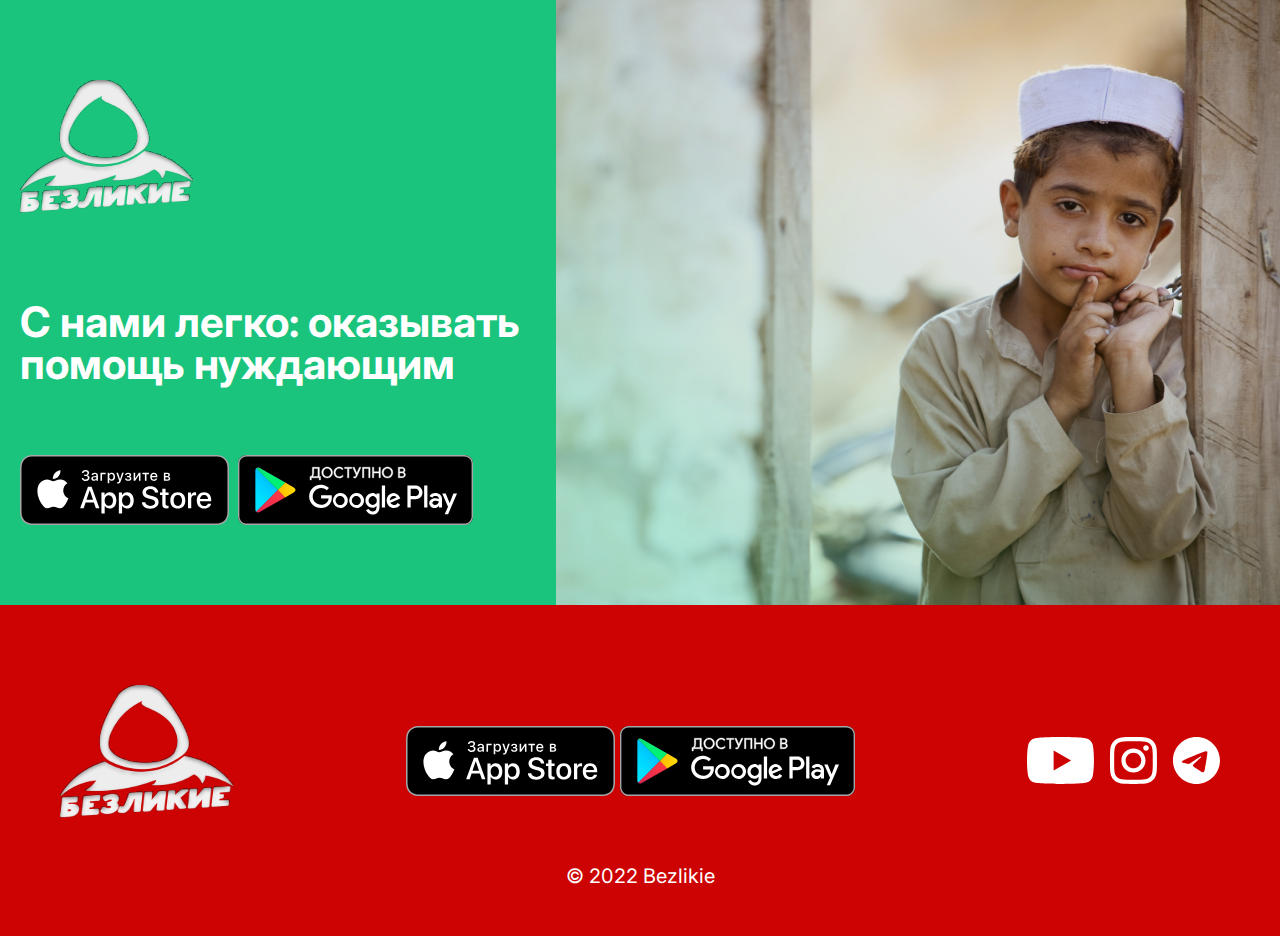
==== index.html @ 175cac54 "first commit" ====
<!DOCTYPE html>
<html lang="ru">
  <head>
    <meta charset="UTF-8" />
    <meta http-equiv="X-UA-Compatible" content="IE=edge" />
    <meta name="viewport" content="width=device-width, initial-scale=1.0" />
    <link rel="stylesheet" href="./source/css/style.css" />
    <title>Безликие</title>
  </head>
  <body>
    <div class="wrapper">
      <div class="content">
        <div class="hi">
            <div class="hi__row">
              <div class="hi__body">
                <div class="hi__logo">
                  <img src="/img/logo.svg" alt="logo">
                </div>
                <div class="hi__text">C нами легко: оказывать помощь нуждающим</div>
                <div class="hi__download">
                  <a href="" class="appstore">
                    <img src="/img/AppStore.svg" alt="appstore">
                  </a>
                  <a href="" class="googleplay">
                    <img src="/img/GooglePlay.svg" alt="goodleplay">
                  </a>
                </div>
                
                </div>
            <div class="hi__image ibg">
              <img class="hi__image" src="./img/1000x800.jpg" alt="Hi">
            </div>
            <div class="hi__image_little ibg">
              <img class="hi__image" src="./img/700x800.jpg" alt="Hi">
            </div>
          </div>
        </div>
        <div class="hi-mobile">
          <div class="hi-mobile__row">
            <div class="hi__image">
              <img class="hi__image" src="./img/700x800.jpg" alt="Hi">
            </div>
            <div class="hi-mobile__body">
              <div class="hi-mobile__logo">
                <img src="/img/logo-mobile.svg" alt="logo-mobile">
              </div>
              <div class="hi__text">C нами легко: оказывать помощь нуждающим</div>
              <div class="hi__download">
                <a href="" class="appstore">
                  <img src="/img/AppStore.svg" alt="appstore">
                </a>
                <a href="" class="googleplay">
                  <img src="/img/GooglePlay.svg" alt="goodleplay">
                </a>
              </div>
        </div>

      </div>
      </div>
      <footer class="footer">
        <div class="container">
          <div class="footer__row">
            <div class="footer__logo">
              <img src="/img/logo.svg" alt="logo_footer">
            </div>
            <div class="footer__download">
              <a href="" class="appstore">
                <img src="/img/AppStore.svg" alt="appstore_footer">
              </a>
              <a href="" class="googleplay">
                <img src="/img/GooglePlay.svg" alt="googleplay_footer">
              </a>
            </div>
            <div class="footer__social">
              <a href="" class="youtube">
                <img src="/img/social/youtube.svg" alt="youtube">
              </a>
              <a href="" class="instagram">
                <img src="/img/social/instagram.svg" alt="instagram">
              </a>
              <a href="" class="telegram">
                <img src="/img/social/telegram.svg" alt="telegram">
              </a>
            </div>
          </div>
          <div class="footer__text">
            © 2022 Bezlikie
          </div>
        </div>

      </footer>
      
      <script src="/js/script.js"></script>
  </body>
</html>
---- source/css/style.css ----
@import url(https://fonts.googleapis.com/css?family=Inter:regular,700&display=swap&subset=cyrillic-ext);
* {
  padding: 0;
  margin: 0;
  border: 0;
}

*,
*:before,
*:after {
  -webkit-box-sizing: border-box;
  box-sizing: border-box;
}

:focus,
:active {
  outline: none;
}

a:focus,
a:active {
  outline: none;
}

nav,
footer,
header,
aside {
  display: block;
}

html,
body {
  height: 100%;
  width: 100%;
  font-family: Inter;
  font-size: 100%;
  line-height: 1;
  font-size: 16px;
  -ms-text-size-adjust: 100%;
  -moz-text-size-adjust: 100%;
  -webkit-text-size-adjust: 100%;
}

input::-ms-clear {
  display: none;
}

button {
  cursor: pointer;
}

button::-moz-focus-inner {
  padding: 0;
  border: 0;
}

a,
a:visited {
  text-decoration: none;
}

a:hover {
  text-decoration: none;
}

ul li {
  list-style: none;
}

img {
  vertical-align: top;
}

h1,
h2,
h3,
h4,
h5,
h6 {
  font-size: inherit;
  font-weight: inherit;
}

.ibg {
  background-position: center;
  background-size: cover;
  background-repeat: no-repeat;
}
.ibg img {
  display: none;
}

.wrapper {
  overflow: hidden;
  display: -webkit-box;
  display: -ms-flexbox;
  display: flex;
  -webkit-box-orient: vertical;
  -webkit-box-direction: normal;
      -ms-flex-direction: column;
          flex-direction: column;
  min-height: 100%;
}

.content {
  -webkit-box-flex: 1;
      -ms-flex: 1 1 auto;
          flex: 1 1 auto;
}

.hi-mobile {
  display: none;
}

.container {
  max-width: 1200px;
  margin: 0px auto;
}

.hi__row {
  display: -webkit-box;
  display: -ms-flexbox;
  display: flex;
}

.hi__body {
  background-color: #1bc47d;
  padding: 80px 10px 0px 20px;
  -webkit-box-flex: 0;
      -ms-flex: 0 1 75%;
          flex: 0 1 75%;
}

.hi__text {
  padding: 70px 0px 70px 0px;
  font-size: 42px;
  color: #fff;
  font-weight: 700;
}

@media (max-width: 1220px) {
  .hi__text {
    padding: 70px 0px 70px 0px;
    font-size: 36px;
  }
}
.hi__download {
  padding: 0px 10px 80px 0px;
}

.appstore {
  padding: 0px 5px 0px 0px;
}

@media (max-width: 1220px) {
  .googleplay {
    display: -webkit-box;
    display: -ms-flexbox;
    display: flex;
    padding: 5px 5px 0px 0px;
  }

  .appstore {
    display: -webkit-box;
    display: -ms-flexbox;
    display: flex;
    padding: 5px 0px 0px 0px;
  }
}
.hi__image {
  -webkit-box-flex: 0;
      -ms-flex: 0 1 100%;
          flex: 0 1 100%;
}

@media (max-width: 1220px) {
  .hi__image {
    display: none;
  }

  .hi__image_little {
    -webkit-box-flex: 0;
        -ms-flex: 0 1 100%;
            flex: 0 1 100%;
  }
}
@media (max-width: 760px) {
  .hi {
    display: none;
  }

  .hi-mobile {
    display: block;
  }

  .hi-mobile__row {
    display: -webkit-box;
    display: -ms-flexbox;
    display: flex;
  }

  .hi__text {
    color: black;
  }

  .hi__image {
    width: 100%;
  }
}
.footer {
  background-color: #cd0202;
  color: #fff;
}

.footer__row {
  display: -webkit-box;
  display: -ms-flexbox;
  display: flex;
  -webkit-box-align: center;
      -ms-flex-align: center;
          align-items: center;
  -webkit-box-pack: justify;
      -ms-flex-pack: justify;
          justify-content: space-between;
  padding: 80px 0px 30px 0px;
}

.footer__logo {
  padding: 0px 15px 0px 20px;
}

.footer__download {
  display: -webkit-box;
  display: -ms-flexbox;
  display: flex;
}

.footer__social {
  display: -webkit-box;
  display: -ms-flexbox;
  display: flex;
}

.youtube {
  padding: 0px 15px 0px 15px;
}

.youtube:hover {
  fill: #1bc47d;
}

.instagram {
  padding: 0px 15px 0px 0px;
}

.telegram {
  padding: 0px 20px 0px 0px;
}

.footer__text {
  display: -webkit-box;
  display: -ms-flexbox;
  display: flex;
  -webkit-box-align: center;
      -ms-flex-align: center;
          align-items: center;
  -webkit-box-pack: center;
      -ms-flex-pack: center;
          justify-content: center;
  font-size: 20px;
  padding: 0px 0px 50px 0px;
}

@media (max-width: 992px) {
  .footer__row {
    display: -webkit-box;
    display: -ms-flexbox;
    display: flex;
    -webkit-box-align: center;
        -ms-flex-align: center;
            align-items: center;
    -webkit-box-orient: vertical;
    -webkit-box-direction: normal;
        -ms-flex-direction: column;
            flex-direction: column;
    padding: 60px 0px 30px 0px;
  }

  .footer__download {
    display: -webkit-box;
    display: -ms-flexbox;
    display: flex;
    padding: 40px 0px 0px 0px;
    -webkit-box-ordinal-group: 2;
        -ms-flex-order: 1;
            order: 1;
  }

  .footer__social {
    display: -webkit-box;
    display: -ms-flexbox;
    display: flex;
    padding: 30px 0px 10px 0px;
    -webkit-box-ordinal-group: 4;
        -ms-flex-order: 3;
            order: 3;
  }

  .footer__logo {
    display: -webkit-box;
    display: -ms-flexbox;
    display: flex;
    padding: 60px 0px 0px 0px;
    -webkit-box-ordinal-group: 3;
        -ms-flex-order: 2;
            order: 2;
  }
}
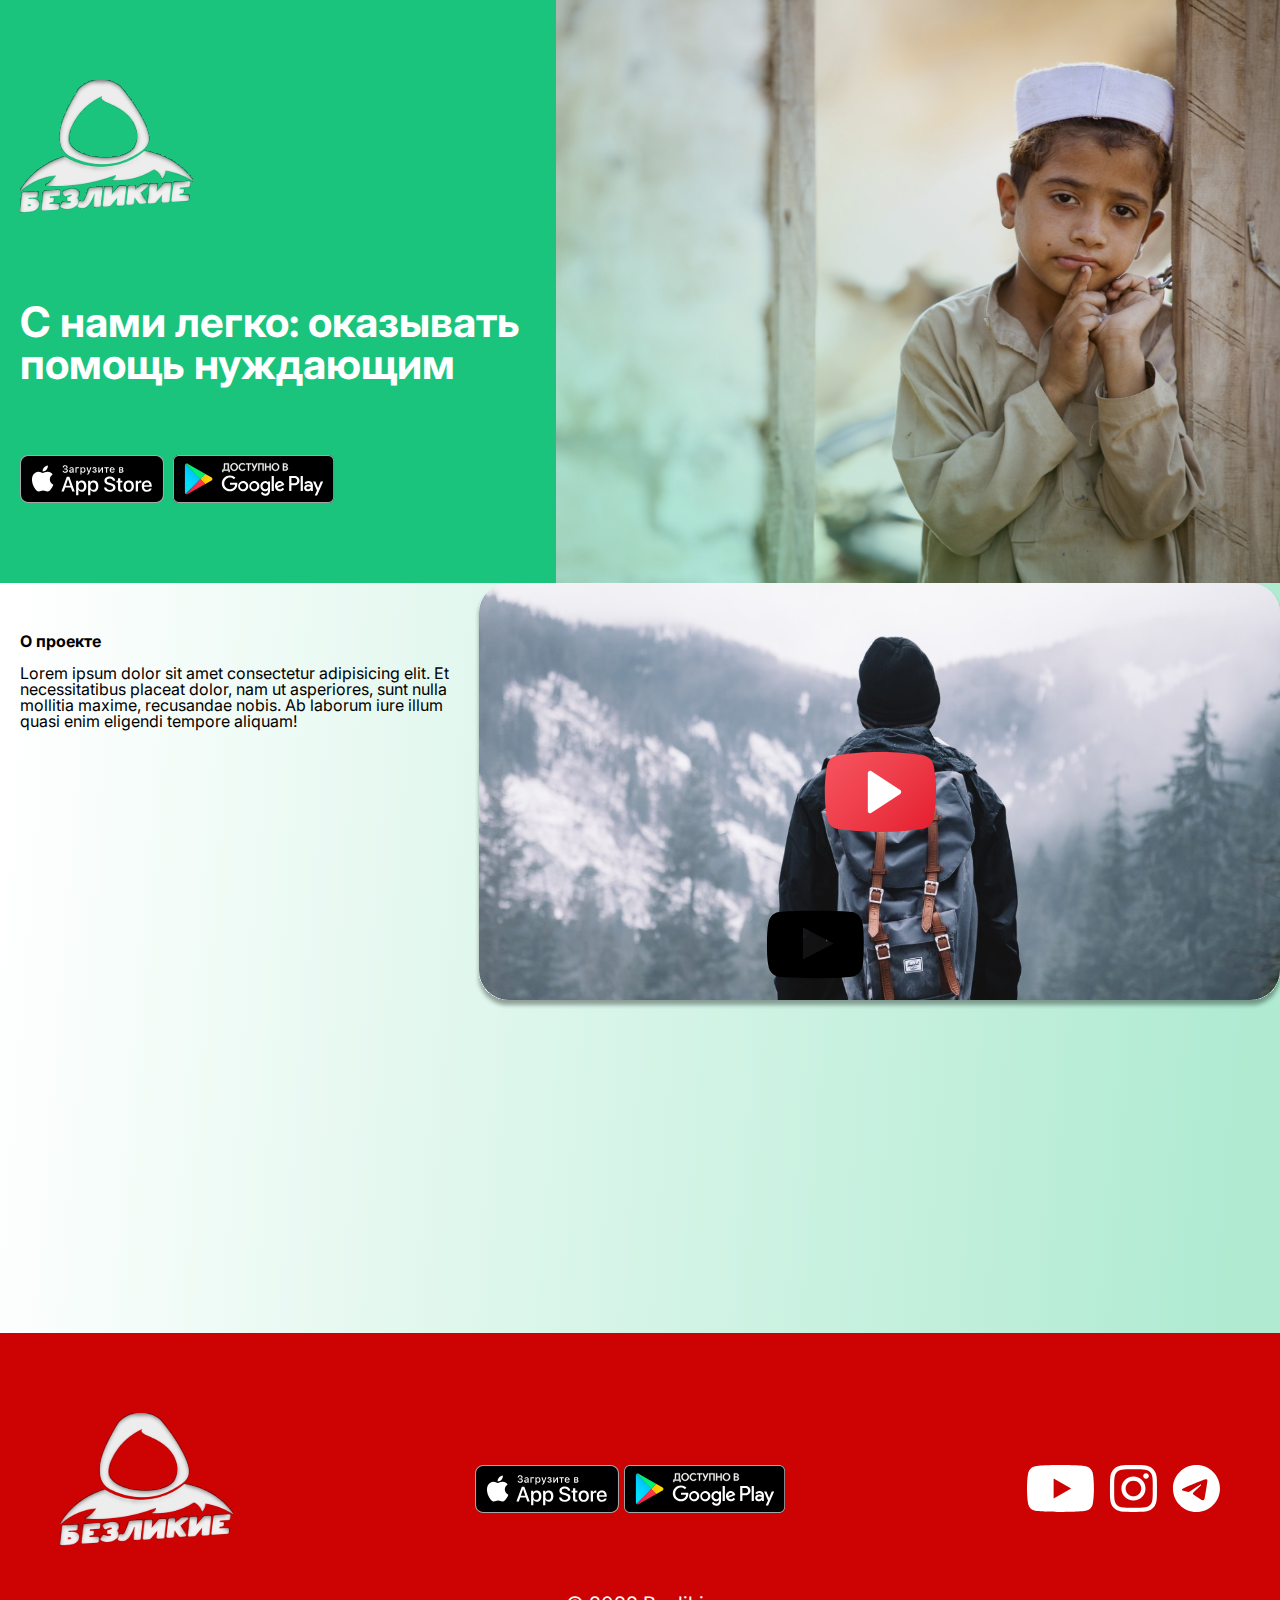
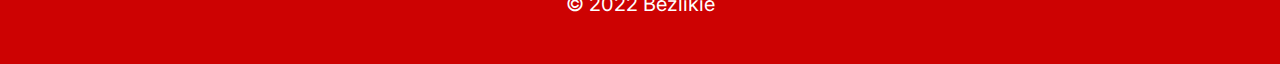
==== commit f747663f: "start 2 block" ====
--- a/index.html
+++ b/index.html
@@ -9,12 +9,14 @@
   </head>
   <body>
     <div class="wrapper">
-      <div class="content">
         <div class="hi">
             <div class="hi__row">
               <div class="hi__body">
                 <div class="hi__logo">
                   <img src="/img/logo.svg" alt="logo">
+                </div>
+                <div class="hi__logo-mobile">
+                  <img src="/img/logo-mobile.svg" alt="">
                 </div>
                 <div class="hi__text">C нами легко: оказывать помощь нуждающим</div>
                 <div class="hi__download">
@@ -35,28 +37,20 @@
             </div>
           </div>
         </div>
-        <div class="hi-mobile">
-          <div class="hi-mobile__row">
-            <div class="hi__image">
-              <img class="hi__image" src="./img/700x800.jpg" alt="Hi">
+        <div class="about">
+          <div class="about__row">
+            <div class="about__body">
+              <h1 class="title">О проекте</h1>
+              <p>
+                Lorem ipsum dolor sit amet consectetur adipisicing elit. Et necessitatibus placeat dolor, nam ut asperiores, sunt nulla mollitia maxime, recusandae nobis. Ab laborum iure illum quasi enim eligendi tempore aliquam!
+              </p>
             </div>
-            <div class="hi-mobile__body">
-              <div class="hi-mobile__logo">
-                <img src="/img/logo-mobile.svg" alt="logo-mobile">
-              </div>
-              <div class="hi__text">C нами легко: оказывать помощь нуждающим</div>
-              <div class="hi__download">
-                <a href="" class="appstore">
-                  <img src="/img/AppStore.svg" alt="appstore">
-                </a>
-                <a href="" class="googleplay">
-                  <img src="/img/GooglePlay.svg" alt="goodleplay">
-                </a>
-              </div>
-        </div>
-
-      </div>
-      </div>
+            <div class="about__video">
+              <a href="" class="start-video">
+                <img src="/img/ImageVideo.svg" alt="preview">              </a>
+            </div>
+          </div>
+        </div>     
       <footer class="footer">
         <div class="container">
           <div class="footer__row">
--- a/source/css/style.css
+++ b/source/css/style.css
@@ -82,6 +82,11 @@
   font-weight: inherit;
 }
 
+h1 {
+  height: 42px;
+  font-weight: 700;
+}
+
 .ibg {
   background-position: center;
   background-size: cover;
@@ -107,6 +112,10 @@
   -webkit-box-flex: 1;
       -ms-flex: 1 1 auto;
           flex: 1 1 auto;
+}
+
+.title {
+  padding: 10px 0px 0px 0px;
 }
 
 .hi-mobile {
@@ -132,6 +141,10 @@
           flex: 0 1 75%;
 }
 
+.hi__logo-mobile {
+  display: none;
+}
+
 .hi__text {
   padding: 70px 0px 70px 0px;
   font-size: 42px;
@@ -139,21 +152,26 @@
   font-weight: 700;
 }
 
+.hi__download {
+  padding: 0px 10px 80px 0px;
+}
+
+.appstore {
+  padding: 0px 5px 0px 0px;
+}
+
+.hi__image {
+  -webkit-box-flex: 0;
+      -ms-flex: 0 1 100%;
+          flex: 0 1 100%;
+}
+
 @media (max-width: 1220px) {
   .hi__text {
     padding: 70px 0px 70px 0px;
     font-size: 36px;
   }
-}
-.hi__download {
-  padding: 0px 10px 80px 0px;
-}
-
-.appstore {
-  padding: 0px 5px 0px 0px;
-}
-
-@media (max-width: 1220px) {
+
   .googleplay {
     display: -webkit-box;
     display: -ms-flexbox;
@@ -168,46 +186,97 @@
     padding: 5px 0px 0px 0px;
   }
 }
-.hi__image {
-  -webkit-box-flex: 0;
-      -ms-flex: 0 1 100%;
-          flex: 0 1 100%;
-}
-
-@media (max-width: 1220px) {
-  .hi__image {
-    display: none;
-  }
-
-  .hi__image_little {
+@media (max-width: 992px) {
+  .hi__body {
+    background-image: url(/img/1000x800.jpg);
+    background-repeat: no-repeat;
     -webkit-box-flex: 0;
         -ms-flex: 0 1 100%;
             flex: 0 1 100%;
   }
-}
-@media (max-width: 760px) {
+
+  .hi__text {
+    width: 50%;
+    color: #000;
+  }
+
+  .hi__download {
+    display: -webkit-box;
+    display: -ms-flexbox;
+    display: flex;
+    padding: 0px 10px 80px 0px;
+  }
+
+  .hi__image {
+    display: none;
+  }
+
+  .googleplay {
+    display: -webkit-box;
+    display: -ms-flexbox;
+    display: flex;
+    padding: 5px 5px 0px 0px;
+  }
+
+  .appstore {
+    display: -webkit-box;
+    display: -ms-flexbox;
+    display: flex;
+    padding: 5px 5px 0px 0px;
+  }
+}
+@media (max-width: 767px) {
   .hi {
+    width: 100%;
+  }
+
+  .hi__body {
+    background-image: url(/img/700x800.jpg);
+    background-repeat: no-repeat;
+    background-size: cover;
+  }
+
+  .hi__text {
+    font-size: 32px;
+    color: #000;
+  }
+
+  .hi__logo {
     display: none;
   }
 
-  .hi-mobile {
+  .hi__logo-mobile {
     display: block;
   }
-
-  .hi-mobile__row {
-    display: -webkit-box;
-    display: -ms-flexbox;
-    display: flex;
-  }
-
-  .hi__text {
-    color: black;
-  }
-
-  .hi__image {
-    width: 100%;
-  }
-}
+}
+.about {
+  background: linear-gradient(274.47deg, rgba(27, 196, 125, 0.35) 4.29%, rgba(242, 242, 243, 0) 99.1%);
+  width: 100%;
+  height: 750px;
+}
+
+.about__row {
+  display: -webkit-box;
+  display: -ms-flexbox;
+  display: flex;
+}
+
+.about__body {
+  padding: 40px 10px 0px 20px;
+  -webkit-box-flex: 0;
+      -ms-flex: 0 1 75%;
+          flex: 0 1 75%;
+}
+
+.about__video {
+  -webkit-box-align: center;
+      -ms-flex-align: center;
+          align-items: center;
+  -webkit-box-pack: center;
+      -ms-flex-pack: center;
+          justify-content: center;
+}
+
 .footer {
   background-color: #cd0202;
   color: #fff;
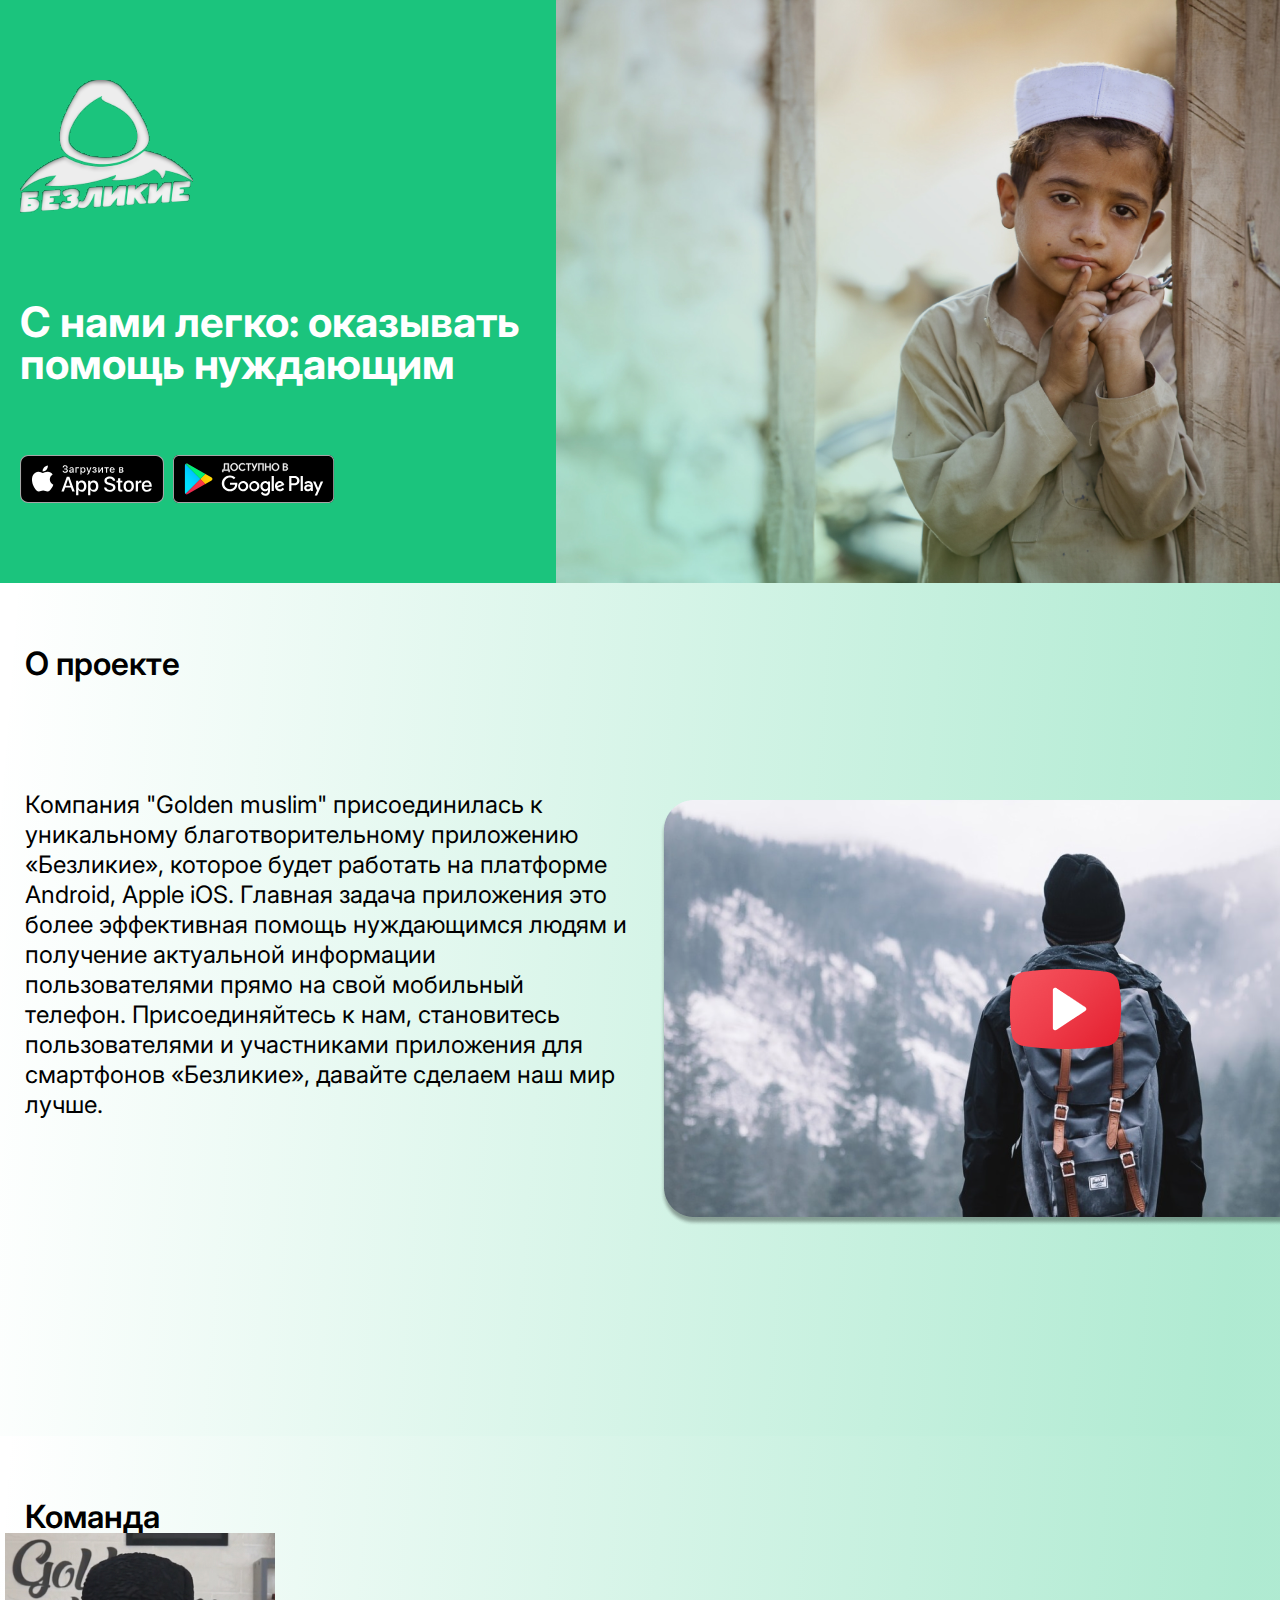
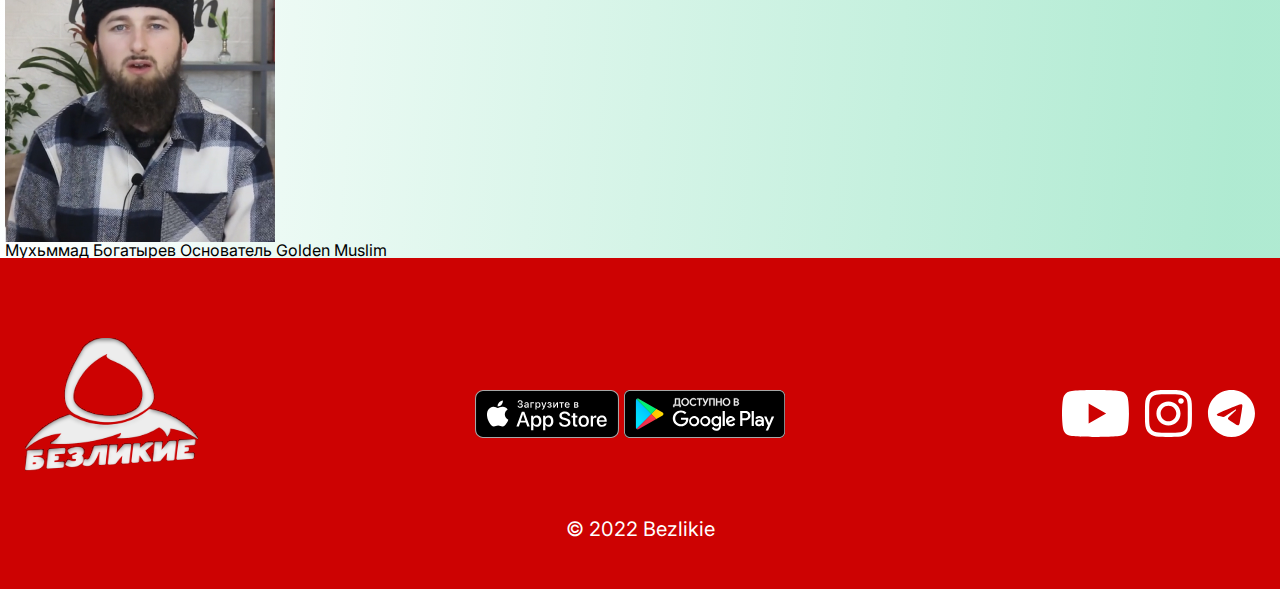
==== commit ba4f784a: "start block development Team" ====
--- a/index.html
+++ b/index.html
@@ -9,7 +9,7 @@
   </head>
   <body>
     <div class="wrapper">
-        <div class="hi">
+      <div class="hi">
             <div class="hi__row">
               <div class="hi__body">
                 <div class="hi__logo">
@@ -27,8 +27,7 @@
                     <img src="/img/GooglePlay.svg" alt="goodleplay">
                   </a>
                 </div>
-                
-                </div>
+              </div>
             <div class="hi__image ibg">
               <img class="hi__image" src="./img/1000x800.jpg" alt="Hi">
             </div>
@@ -36,23 +35,42 @@
               <img class="hi__image" src="./img/700x800.jpg" alt="Hi">
             </div>
           </div>
+      </div> 
+      <div class="about">
+        <div class="about__container">
+          <div class="title">О проекте</div>
+          <div class="about__body">
+          <div class="about__text">
+            Компания "Golden muslim"  присоединилась к уникальному благотворительному приложению «Безликие», которое будет работать на платформе Android, Apple iOS.
+            Главная задача приложения это более эффективная помощь нуждающимся людям и получение актуальной информации пользователями прямо на свой мобильный телефон. 
+            Присоединяйтесь к нам, становитесь пользователями и участниками приложения для смартфонов «Безликие», давайте сделаем наш мир лучше.          </div>
+          <div class="about__video">
+            <a href="" class="preview">
+              <img src="/img/content/Preview.png" alt="Preview">
+              <img src="@img" alt="">
+            </a>
+          </div>
+          </div>
         </div>
-        <div class="about">
-          <div class="about__row">
-            <div class="about__body">
-              <h1 class="title">О проекте</h1>
-              <p>
-                Lorem ipsum dolor sit amet consectetur adipisicing elit. Et necessitatibus placeat dolor, nam ut asperiores, sunt nulla mollitia maxime, recusandae nobis. Ab laborum iure illum quasi enim eligendi tempore aliquam!
-              </p>
-            </div>
-            <div class="about__video">
-              <a href="" class="start-video">
-                <img src="/img/ImageVideo.svg" alt="preview">              </a>
+      </div>
+      <div class="team">
+        <div class="team__container">
+          <div class="title">Команда</div>
+          <div class="team__body">
+            <div class="team__item">
+              <div class="team__image">
+                <img src="/img/content/Muhammad.jpg" alt="Muhammad Bogatyrev">
+              </div>
+              <div class="team__text">
+                <span class="name">Мухьммад Богатырев</span>
+                <span class="position">Основатель Golden Muslim</span>
+              </div>
             </div>
           </div>
-        </div>     
+        </div>
+      </div>
       <footer class="footer">
-        <div class="container">
+        <div class="footer__container">
           <div class="footer__row">
             <div class="footer__logo">
               <img src="/img/logo.svg" alt="logo_footer">
--- a/source/css/style.css
+++ b/source/css/style.css
@@ -96,6 +96,12 @@
   display: none;
 }
 
+[class*=__container] {
+  max-width: 1390px;
+  margin: 0px auto;
+  padding: 0px 5px;
+}
+
 .wrapper {
   overflow: hidden;
   display: -webkit-box;
@@ -115,16 +121,13 @@
 }
 
 .title {
-  padding: 10px 0px 0px 0px;
+  font-size: 32px;
+  font-weight: 600;
+  padding: 65px 0px 0px 20px;
 }
 
 .hi-mobile {
   display: none;
-}
-
-.container {
-  max-width: 1200px;
-  margin: 0px auto;
 }
 
 .hi__row {
@@ -251,30 +254,98 @@
 }
 .about {
   background: linear-gradient(274.47deg, rgba(27, 196, 125, 0.35) 4.29%, rgba(242, 242, 243, 0) 99.1%);
-  width: 100%;
-  height: 750px;
-}
-
-.about__row {
-  display: -webkit-box;
-  display: -ms-flexbox;
-  display: flex;
 }
 
 .about__body {
-  padding: 40px 10px 0px 20px;
+  display: -webkit-box;
+  display: -ms-flexbox;
+  display: flex;
   -webkit-box-flex: 0;
-      -ms-flex: 0 1 75%;
-          flex: 0 1 75%;
+      -ms-flex: 0 1 65%;
+          flex: 0 1 65%;
+}
+
+.about__text {
+  padding: 110px 10px 0px 20px;
+  font-size: 24px;
+  -webkit-box-flex: 1;
+      -ms-flex: 1 0 50%;
+          flex: 1 0 50%;
+  line-height: 30px;
 }
 
 .about__video {
-  -webkit-box-align: center;
-      -ms-flex-align: center;
-          align-items: center;
-  -webkit-box-pack: center;
-      -ms-flex-pack: center;
-          justify-content: center;
+  -webkit-box-flex: 1;
+      -ms-flex: 1 0 35%;
+          flex: 1 0 35%;
+  padding: 120px 0px 210px 20px;
+}
+
+.preview {
+  display: -webkit-box;
+  display: -ms-flexbox;
+  display: flex;
+}
+
+@media (max-width: 992px) {
+  .about__body {
+    -webkit-box-orient: vertical;
+    -webkit-box-direction: normal;
+        -ms-flex-direction: column;
+            flex-direction: column;
+    -webkit-box-align: center;
+        -ms-flex-align: center;
+            align-items: center;
+  }
+
+  .about__text {
+    text-align: center;
+    padding: 110px 20px 0px 20px;
+  }
+
+  .about__video {
+    padding: 120px 0px 170px 0px;
+  }
+
+  .preview {
+    width: 747px;
+    height: 394px;
+  }
+}
+@media (max-width: 767px) {
+  .about__body {
+    -webkit-box-orient: vertical;
+    -webkit-box-direction: normal;
+        -ms-flex-direction: column;
+            flex-direction: column;
+    -webkit-box-align: center;
+        -ms-flex-align: center;
+            align-items: center;
+  }
+
+  .about__text {
+    text-align: justify;
+    padding: 0px 20px 50px 20px;
+    font-size: 17px;
+    -webkit-box-ordinal-group: 3;
+        -ms-flex-order: 2;
+            order: 2;
+  }
+
+  .about__video {
+    padding: 50px 0px 50px 0px;
+    -webkit-box-ordinal-group: 2;
+        -ms-flex-order: 1;
+            order: 1;
+  }
+
+  .preview {
+    width: 340px;
+    height: 184px;
+  }
+}
+.team {
+  background: linear-gradient(274.47deg, rgba(27, 196, 125, 0.35) 4.29%, rgba(236, 241, 240, 0.0109375) 99.09%, rgba(242, 242, 243, 0) 99.1%);
 }
 
 .footer {
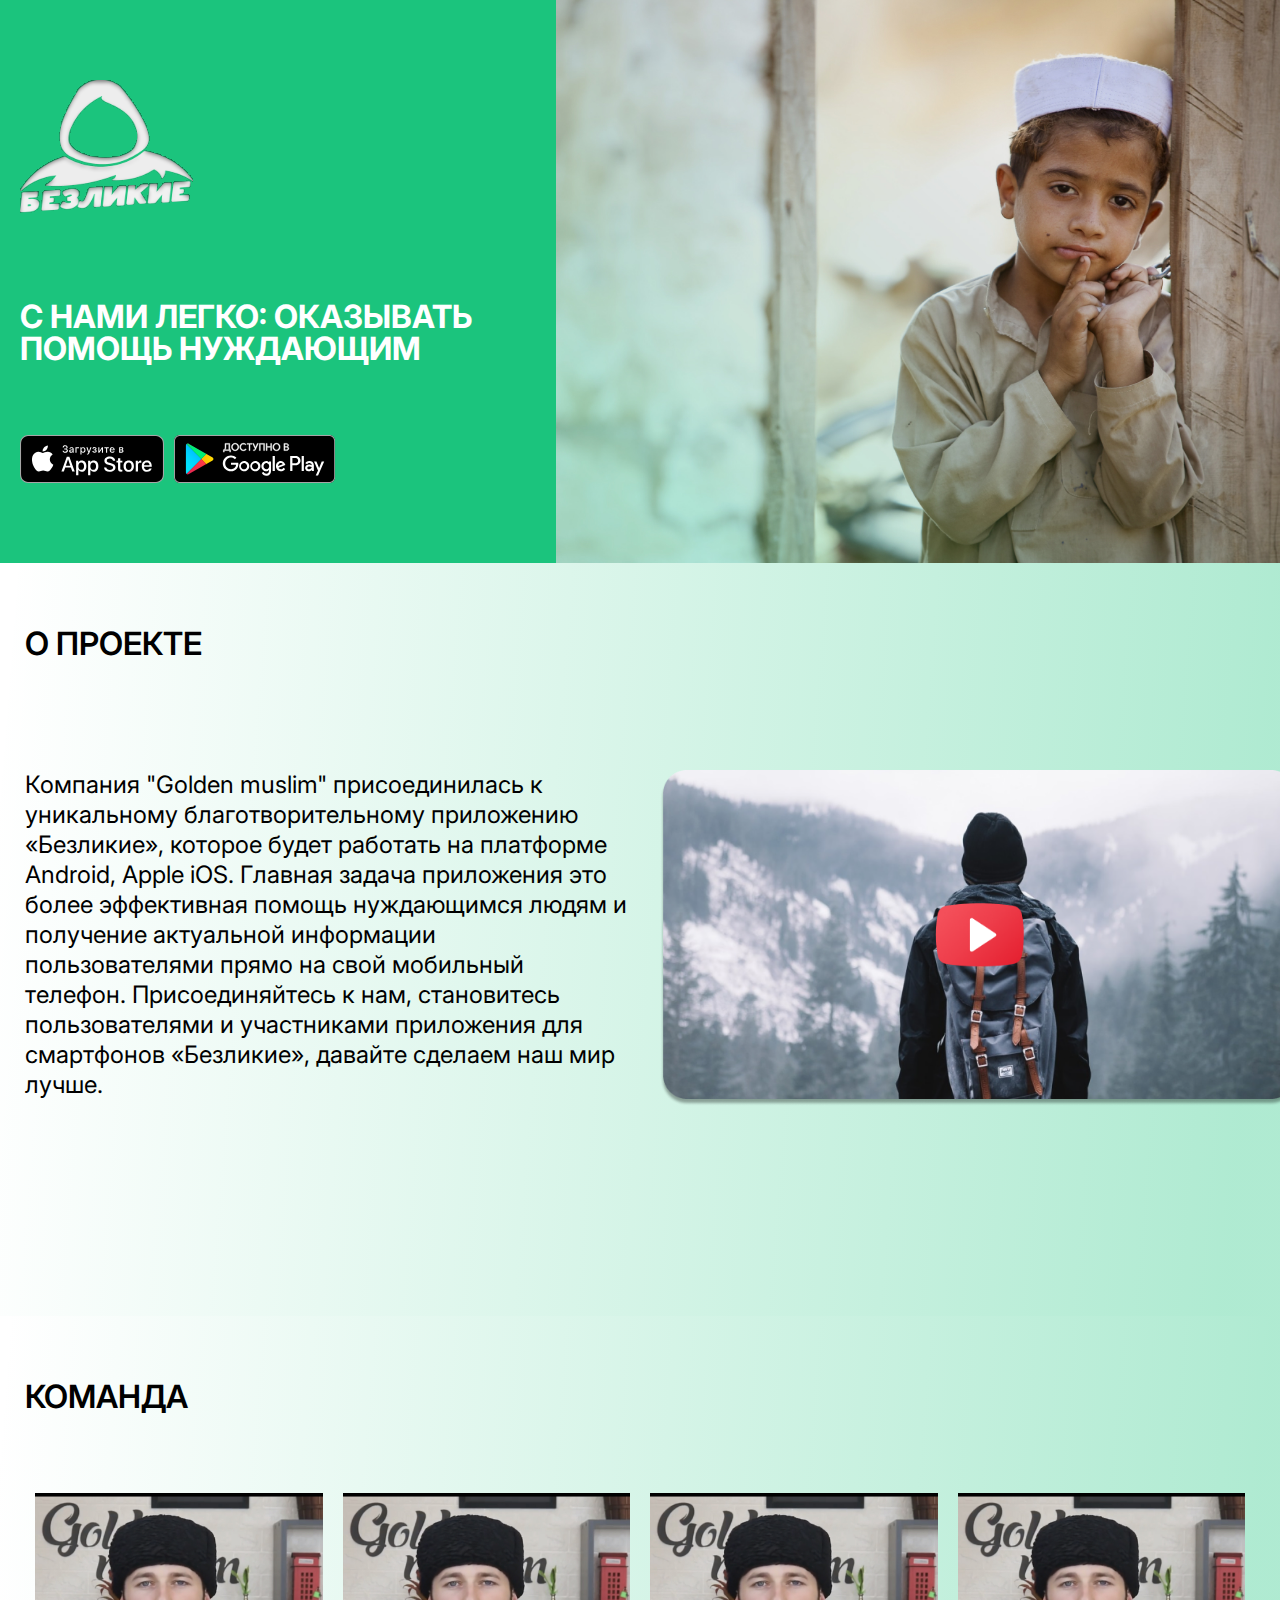
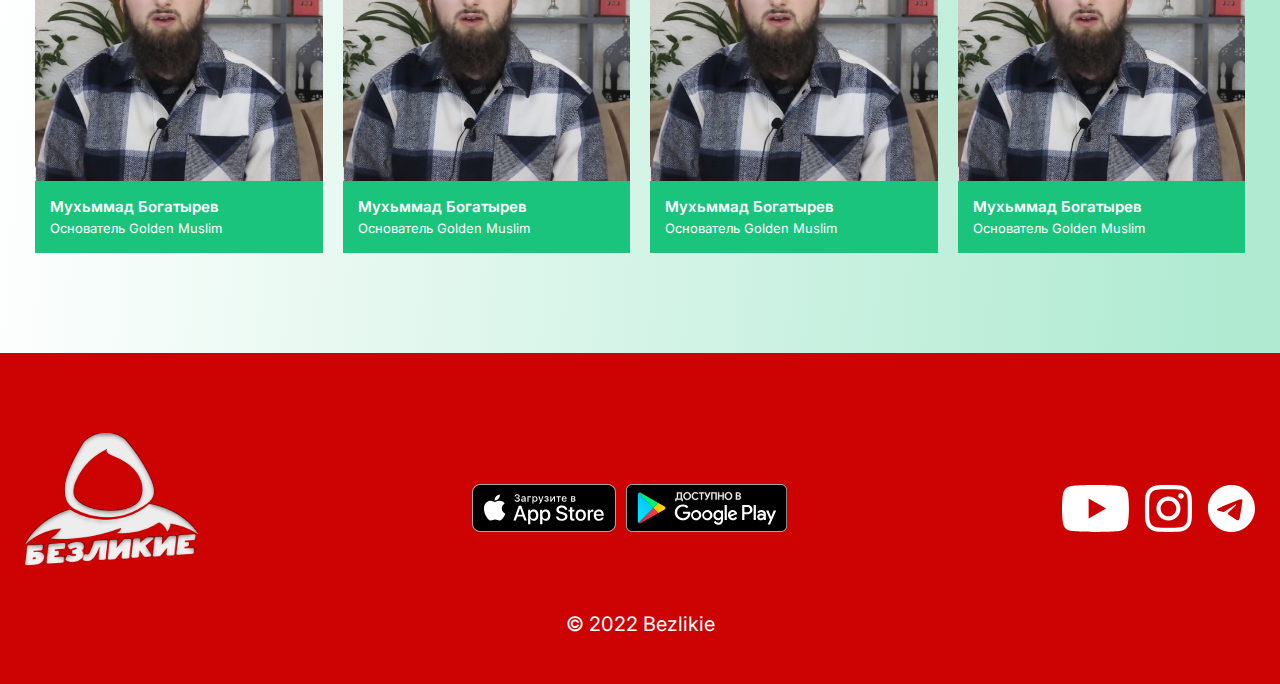
==== commit 5f52f070: "Done team block" ====
--- a/index.html
+++ b/index.html
@@ -10,46 +10,50 @@
   <body>
     <div class="wrapper">
       <div class="hi">
-            <div class="hi__row">
-              <div class="hi__body">
-                <div class="hi__logo">
-                  <img src="/img/logo.svg" alt="logo">
-                </div>
-                <div class="hi__logo-mobile">
-                  <img src="/img/logo-mobile.svg" alt="">
-                </div>
-                <div class="hi__text">C нами легко: оказывать помощь нуждающим</div>
-                <div class="hi__download">
-                  <a href="" class="appstore">
-                    <img src="/img/AppStore.svg" alt="appstore">
-                  </a>
-                  <a href="" class="googleplay">
-                    <img src="/img/GooglePlay.svg" alt="goodleplay">
-                  </a>
-                </div>
-              </div>
-            <div class="hi__image ibg">
-              <img class="hi__image" src="./img/1000x800.jpg" alt="Hi">
+        <div class="hi__row">
+          <div class="hi__body">
+            <div class="hi__logo">
+              <img src="/img/logo.svg" alt="logo" />
             </div>
-            <div class="hi__image_little ibg">
-              <img class="hi__image" src="./img/700x800.jpg" alt="Hi">
+            <div class="hi__logo-mobile">
+              <img src="/img/logo-mobile.svg" alt="logo-mobile" />
+            </div>
+            <div class="hi__text">C нами легко: оказывать помощь нуждающим</div>
+            <div class="hi__download">
+              <a href="" class="appstore">
+                <img src="/img/AppStore.svg" alt="appstore" />
+              </a>
+              <a href="" class="googleplay">
+                <img src="/img/GooglePlay.svg" alt="goodleplay" />
+              </a>
             </div>
           </div>
-      </div> 
+          <div class="hi__image ibg">
+            <img class="hi__image" src="./img/1000x800.jpg" alt="Hi" />
+          </div>
+          <div class="hi__image_little ibg">
+          </div>
+        </div>
+      </div>
       <div class="about">
         <div class="about__container">
           <div class="title">О проекте</div>
           <div class="about__body">
-          <div class="about__text">
-            Компания "Golden muslim"  присоединилась к уникальному благотворительному приложению «Безликие», которое будет работать на платформе Android, Apple iOS.
-            Главная задача приложения это более эффективная помощь нуждающимся людям и получение актуальной информации пользователями прямо на свой мобильный телефон. 
-            Присоединяйтесь к нам, становитесь пользователями и участниками приложения для смартфонов «Безликие», давайте сделаем наш мир лучше.          </div>
-          <div class="about__video">
-            <a href="" class="preview">
-              <img src="/img/content/Preview.png" alt="Preview">
-              <img src="@img" alt="">
-            </a>
-          </div>
+            <div class="about__text">
+              Компания "Golden muslim" присоединилась к уникальному
+              благотворительному приложению «Безликие», которое будет работать
+              на платформе Android, Apple iOS. Главная задача приложения это
+              более эффективная помощь нуждающимся людям и получение актуальной
+              информации пользователями прямо на свой мобильный телефон.
+              Присоединяйтесь к нам, становитесь пользователями и участниками
+              приложения для смартфонов «Безликие», давайте сделаем наш мир
+              лучше.
+            </div>
+            <div class="about__video">
+              <a href="" class="preview">
+                <img src="/img/content/Preview.png" alt="Preview" />
+              </a>
+            </div>
           </div>
         </div>
       </div>
@@ -59,49 +63,78 @@
           <div class="team__body">
             <div class="team__item">
               <div class="team__image">
-                <img src="/img/content/Muhammad.jpg" alt="Muhammad Bogatyrev">
+                <img src="/img/members/Muhammad.jpg" alt="Muhammad Bogatyrev" />
               </div>
               <div class="team__text">
                 <span class="name">Мухьммад Богатырев</span>
+              </br>
+                <span class="position">Основатель Golden Muslim</span>
+              </div>
+            </div>
+            <div class="team__item">
+              <div class="team__image">
+                <img src="/img/members/Muhammad.jpg" alt="Muhammad Bogatyrev" />
+              </div>
+              <div class="team__text">
+                <span class="name">Мухьммад Богатырев</span>
+              </br>
+                <span class="position">Основатель Golden Muslim</span>
+              </div>
+            </div>
+            <div class="team__item">
+              <div class="team__image">
+                <img src="/img/members/Muhammad.jpg" alt="Muhammad Bogatyrev" />
+              </div>
+              <div class="team__text">
+                <span class="name">Мухьммад Богатырев</span>
+              </br>
+                <span class="position">Основатель Golden Muslim</span>
+              </div>
+            </div>
+            <div class="team__item">
+              <div class="team__image">
+                <img src="/img/members/Muhammad.jpg" alt="Muhammad Bogatyrev" />
+              </div>
+              <div class="team__text">
+                <span class="name">Мухьммад Богатырев</span>
+              </br>
                 <span class="position">Основатель Golden Muslim</span>
               </div>
             </div>
           </div>
         </div>
       </div>
-      <footer class="footer">
-        <div class="footer__container">
-          <div class="footer__row">
-            <div class="footer__logo">
-              <img src="/img/logo.svg" alt="logo_footer">
-            </div>
-            <div class="footer__download">
-              <a href="" class="appstore">
-                <img src="/img/AppStore.svg" alt="appstore_footer">
-              </a>
-              <a href="" class="googleplay">
-                <img src="/img/GooglePlay.svg" alt="googleplay_footer">
-              </a>
-            </div>
-            <div class="footer__social">
-              <a href="" class="youtube">
-                <img src="/img/social/youtube.svg" alt="youtube">
-              </a>
-              <a href="" class="instagram">
-                <img src="/img/social/instagram.svg" alt="instagram">
-              </a>
-              <a href="" class="telegram">
-                <img src="/img/social/telegram.svg" alt="telegram">
-              </a>
-            </div>
+    </div>
+    <footer class="footer">
+      <div class="footer__container">
+        <div class="footer__row">
+          <div class="footer__logo">
+            <img src="/img/logo.svg" alt="logo_footer" />
           </div>
-          <div class="footer__text">
-            © 2022 Bezlikie
+          <div class="footer__download">
+            <a href="" class="appstore">
+              <img src="/img/AppStore.svg" alt="appstore_footer" />
+            </a>
+            <a href="" class="googleplay">
+              <img src="/img/GooglePlay.svg" alt="googleplay_footer" />
+            </a>
+          </div>
+          <div class="footer__social">
+            <a href="" class="youtube">
+              <img src="/img/social/youtube.svg" alt="youtube" />
+            </a>
+            <a href="" class="instagram">
+              <img src="/img/social/instagram.svg" alt="instagram" />
+            </a>
+            <a href="" class="telegram">
+              <img src="/img/social/telegram.svg" alt="telegram" />
+            </a>
           </div>
         </div>
+        <div class="footer__text">© 2022 Bezlikie</div>
+      </div>
+    </footer>
 
-      </footer>
-      
-      <script src="/js/script.js"></script>
+    <script src="/js/script.js"></script>
   </body>
 </html>
--- a/source/css/style.css
+++ b/source/css/style.css
@@ -70,6 +70,7 @@
 
 img {
   vertical-align: top;
+  max-width: 100%;
 }
 
 h1,
@@ -124,8 +125,17 @@
   font-size: 32px;
   font-weight: 600;
   padding: 65px 0px 0px 20px;
-}
-
+  text-transform: uppercase;
+}
+
+@media (max-width: 767px) {
+  .title {
+    font-size: 28px;
+    font-weight: 600;
+    padding: 65px 0px 0px 5px;
+    text-transform: uppercase;
+  }
+}
 .hi-mobile {
   display: none;
 }
@@ -137,11 +147,11 @@
 }
 
 .hi__body {
-  background-color: #1bc47d;
   padding: 80px 10px 0px 20px;
   -webkit-box-flex: 0;
       -ms-flex: 0 1 75%;
           flex: 0 1 75%;
+  background-color: #1bc47d;
 }
 
 .hi__logo-mobile {
@@ -150,17 +160,24 @@
 
 .hi__text {
   padding: 70px 0px 70px 0px;
-  font-size: 42px;
+  font-size: 32px;
   color: #fff;
   font-weight: 700;
+  text-transform: uppercase;
 }
 
 .hi__download {
   padding: 0px 10px 80px 0px;
+  display: -webkit-box;
+  display: -ms-flexbox;
+  display: flex;
+  -webkit-box-pack: start;
+      -ms-flex-pack: start;
+          justify-content: flex-start;
 }
 
 .appstore {
-  padding: 0px 5px 0px 0px;
+  padding: 0px 10px 0px 0px;
 }
 
 .hi__image {
@@ -173,20 +190,6 @@
   .hi__text {
     padding: 70px 0px 70px 0px;
     font-size: 36px;
-  }
-
-  .googleplay {
-    display: -webkit-box;
-    display: -ms-flexbox;
-    display: flex;
-    padding: 5px 5px 0px 0px;
-  }
-
-  .appstore {
-    display: -webkit-box;
-    display: -ms-flexbox;
-    display: flex;
-    padding: 5px 0px 0px 0px;
   }
 }
 @media (max-width: 992px) {
@@ -275,10 +278,8 @@
 }
 
 .about__video {
-  -webkit-box-flex: 1;
-      -ms-flex: 1 0 35%;
-          flex: 1 0 35%;
-  padding: 120px 0px 210px 20px;
+  padding: 110px 0px 210px 20px;
+  margin: 0px -20px 0px 0px;
 }
 
 .preview {
@@ -325,7 +326,7 @@
 
   .about__text {
     text-align: justify;
-    padding: 0px 20px 50px 20px;
+    padding: 0px 5px 50px 5px;
     font-size: 17px;
     -webkit-box-ordinal-group: 3;
         -ms-flex-order: 2;
@@ -333,7 +334,7 @@
   }
 
   .about__video {
-    padding: 50px 0px 50px 0px;
+    padding: 50px 22px 50px 0px;
     -webkit-box-ordinal-group: 2;
         -ms-flex-order: 1;
             order: 1;
@@ -348,6 +349,77 @@
   background: linear-gradient(274.47deg, rgba(27, 196, 125, 0.35) 4.29%, rgba(236, 241, 240, 0.0109375) 99.09%, rgba(242, 242, 243, 0) 99.1%);
 }
 
+.team__body {
+  display: -webkit-box;
+  display: -ms-flexbox;
+  display: flex;
+  -ms-flex-wrap: wrap;
+      flex-wrap: wrap;
+  padding: 80px 0px 80px 20px;
+  -webkit-box-pack: center;
+      -ms-flex-pack: center;
+          justify-content: center;
+}
+
+.team__item {
+  background-color: #1bc47d;
+  -webkit-box-flex: 0;
+      -ms-flex: 0 1 23%;
+          flex: 0 1 23%;
+  -webkit-box-orient: vertical;
+  -webkit-box-direction: normal;
+      -ms-flex-direction: column;
+          flex-direction: column;
+  margin: 0px 20px 20px 0px;
+}
+
+.team__image {
+  width: 100%;
+}
+
+.team__text {
+  padding: 15px 0px 15px 15px;
+  line-height: 20px;
+}
+
+.name {
+  font-weight: 600;
+  font-size: 15px;
+  color: #fff;
+}
+
+.position {
+  font-weight: 400;
+  font-size: 13px;
+  color: #fff;
+}
+
+@media (max-width: 992px) {
+  .team__item {
+    -webkit-box-flex: 0;
+        -ms-flex: 0 1 32%;
+            flex: 0 1 32%;
+  }
+
+  .team__text {
+    padding: 15px 15px 15px 15px;
+  }
+}
+@media (max-width: 767px) {
+  .team__item {
+    -webkit-box-flex: 1;
+        -ms-flex: 1 1 40%;
+            flex: 1 1 40%;
+  }
+
+  .name {
+    font-size: 13px;
+  }
+
+  .position {
+    font-size: 11px;
+  }
+}
 .footer {
   background-color: #cd0202;
   color: #fff;
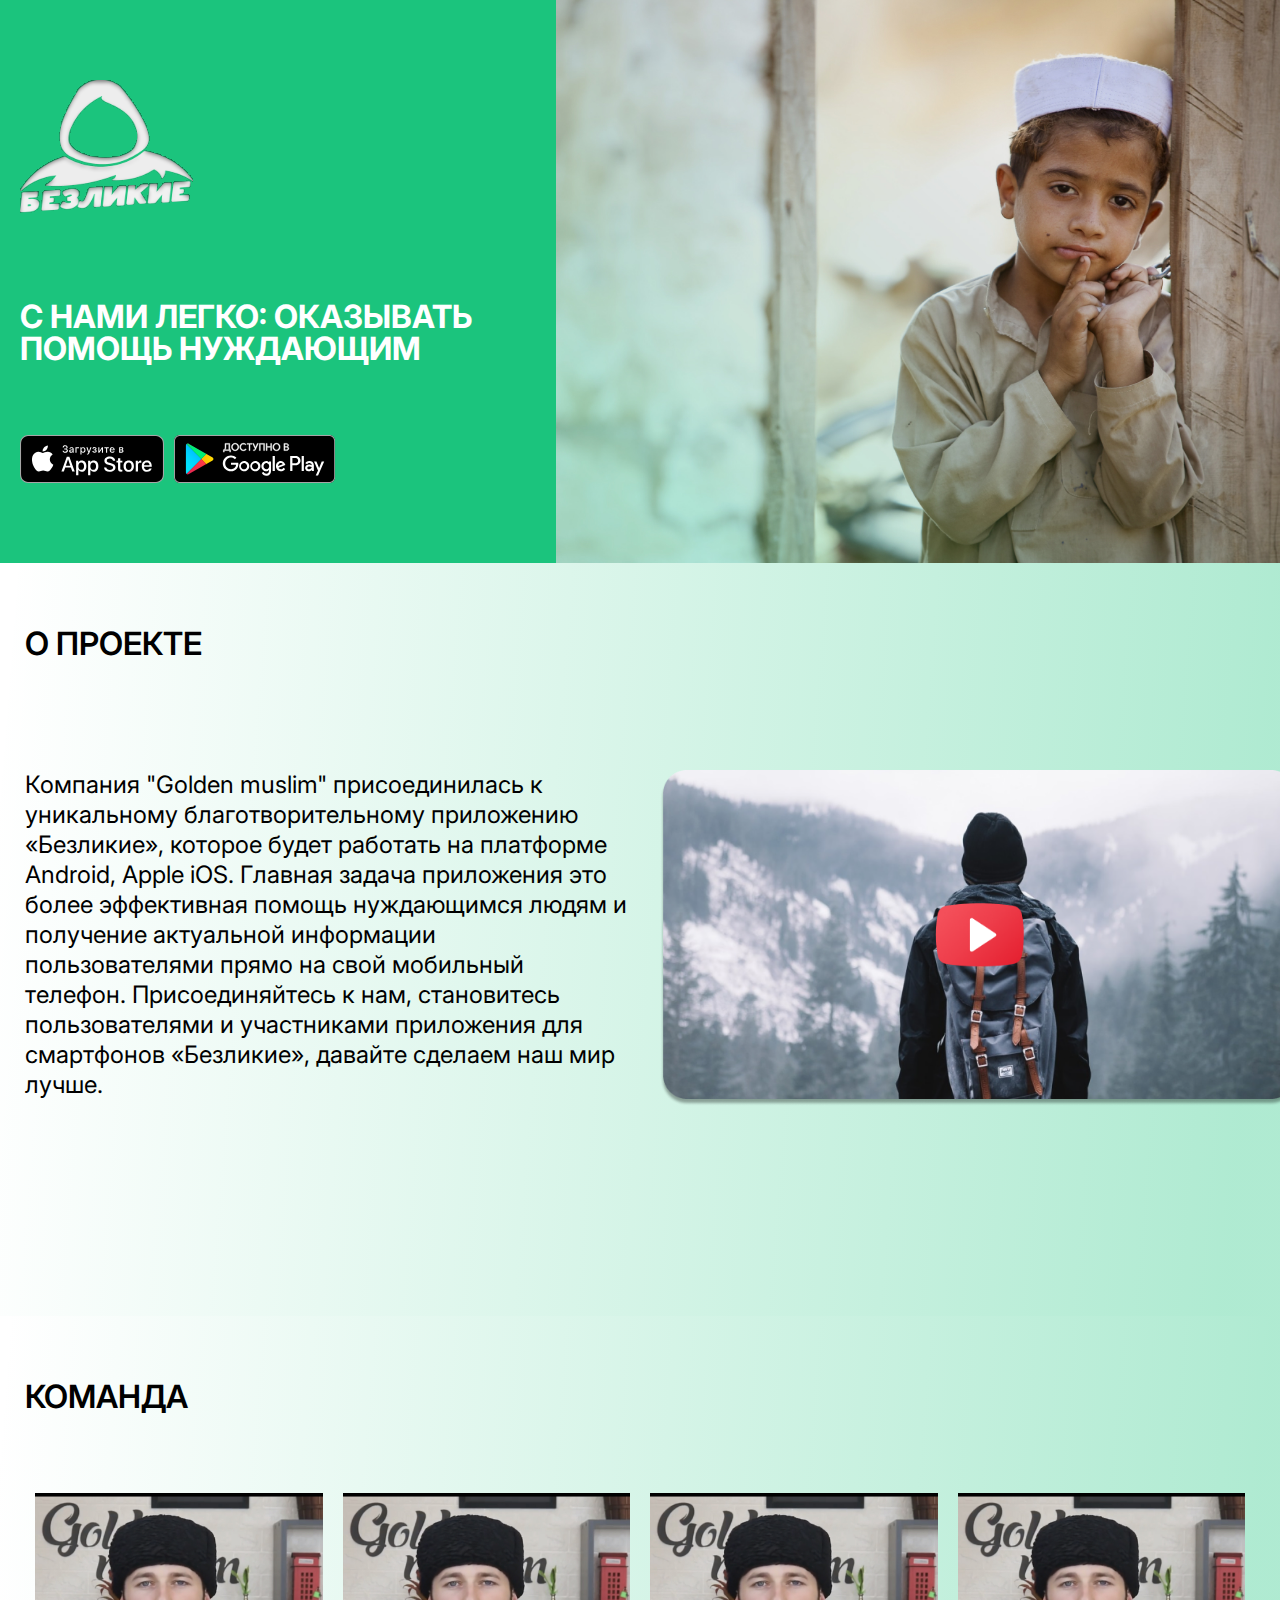
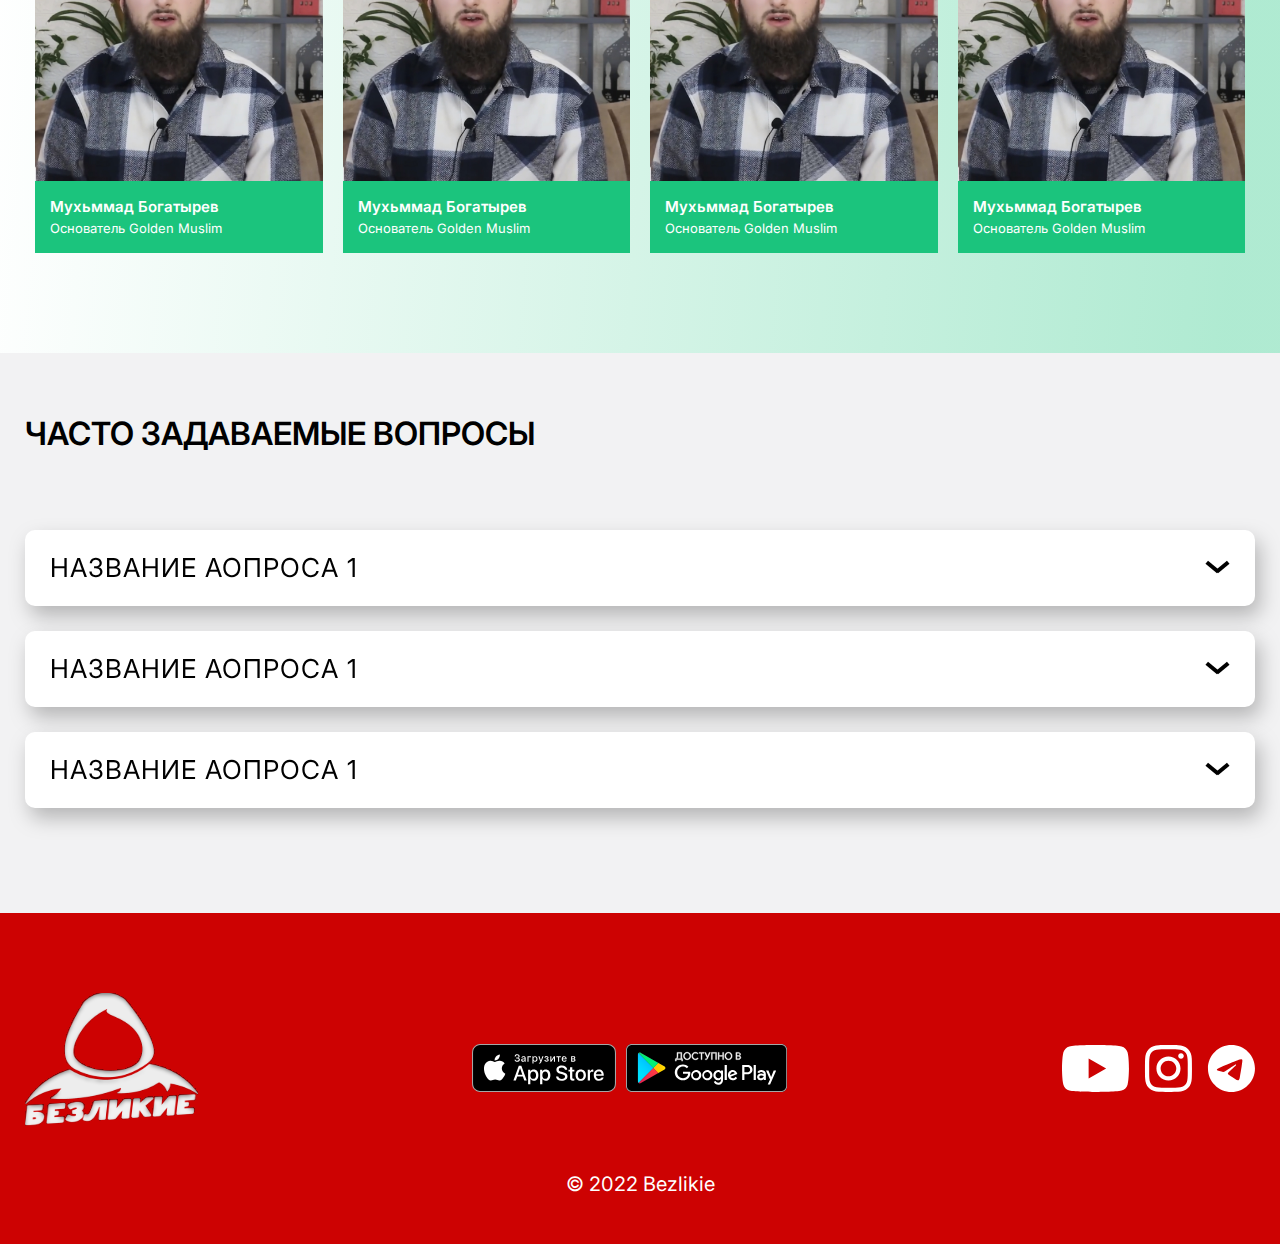
==== commit 362c72e2: "The FAQ block is ready, connecting visit card for block Team" ====
--- a/index.html
+++ b/index.html
@@ -104,6 +104,25 @@
           </div>
         </div>
       </div>
+      <div class="faq one">
+        <div class="faq__container">
+          <div class="title">Часто задаваемые вопросы</div>
+          <div class="faq__body">
+            <div class="faq__item">
+              <div class="faq__title">Название аопроса 1</div>
+              <div class="faq__text">Lorem ipsum dolor, sit amet consectetur adipisicing elit. Velit soluta cumque sequi sed tempora harum, quos quia magnam maiores laborum enim exercitationem optio accusamus iste vero architecto impedit fugit debitis?</div>
+            </div>
+            <div class="faq__item">
+              <div class="faq__title">Название аопроса 1</div>
+              <div class="faq__text">Lorem ipsum dolor, sit amet consectetur adipisicing elit. Velit soluta cumque sequi sed tempora harum, quos quia magnam maiores laborum enim exercitationem optio accusamus iste vero architecto impedit fugit debitis?</div>
+            </div>
+            <div class="faq__item">
+              <div class="faq__title">Название аопроса 1</div>
+              <div class="faq__text">Lorem ipsum dolor, sit amet consectetur adipisicing elit. Velit soluta cumque sequi sed tempora harum, quos quia magnam maiores laborum enim exercitationem optio accusamus iste vero architecto impedit fugit debitis?</div>
+            </div>
+          </div>
+        </div>
+      </div>
     </div>
     <footer class="footer">
       <div class="footer__container">
@@ -134,7 +153,7 @@
         <div class="footer__text">© 2022 Bezlikie</div>
       </div>
     </footer>
-
+    <script src="https://code.jquery.com/jquery-3.6.0.js" integrity="sha256-H+K7U5CnXl1h5ywQfKtSj8PCmoN9aaq30gDh27Xc0jk=" crossorigin="anonymous"></script>
     <script src="/js/script.js"></script>
   </body>
 </html>
--- a/source/css/style.css
+++ b/source/css/style.css
@@ -394,11 +394,11 @@
   color: #fff;
 }
 
-@media (max-width: 992px) {
+@media (max-width: 1027px) {
   .team__item {
     -webkit-box-flex: 0;
-        -ms-flex: 0 1 32%;
-            flex: 0 1 32%;
+        -ms-flex: 0 1 33.333%;
+            flex: 0 1 33.333%;
   }
 
   .team__text {
@@ -408,8 +408,8 @@
 @media (max-width: 767px) {
   .team__item {
     -webkit-box-flex: 1;
-        -ms-flex: 1 1 40%;
-            flex: 1 1 40%;
+        -ms-flex: 1 1 33.333%;
+            flex: 1 1 33.333%;
   }
 
   .name {
@@ -420,6 +420,81 @@
     font-size: 11px;
   }
 }
+.faq {
+  background-color: #f2f2f3;
+}
+
+.faq__body {
+  padding: 80px 20px 80px 20px;
+}
+
+.faq__item {
+  margin: 0px 0px 25px 0px;
+  background: #ffffff;
+  border-radius: 10px;
+  -webkit-filter: drop-shadow(5px 10px 10px rgba(0, 0, 0, 0.25));
+          filter: drop-shadow(5px 10px 10px rgba(0, 0, 0, 0.25));
+}
+
+.faq__title {
+  font-size: 26px;
+  text-transform: uppercase;
+  letter-spacing: 1px;
+  padding: 25px 25px 25px 25px;
+  cursor: pointer;
+}
+
+.faq__title::before,
+.faq__title::after {
+  content: "";
+  width: 15px;
+  height: 4px;
+  background-color: #000;
+  position: absolute;
+  margin: 0px 25px 0px 0px;
+  top: 35px;
+  right: 0;
+  -webkit-transition: all 0.5s ease 0s;
+  transition: all 0.5s ease 0s;
+}
+
+.faq__title.active {
+  color: #cd0202;
+}
+
+.faq__title.active::before,
+.faq__title.active::after {
+  background-color: #cd0202;
+}
+
+.faq__title::before {
+  -webkit-transform: rotate(-40deg);
+          transform: rotate(-40deg);
+  right: 0;
+}
+
+.faq__title::after {
+  -webkit-transform: rotate(40deg);
+          transform: rotate(40deg);
+  right: 10px;
+}
+
+.faq__title.active::before {
+  -webkit-transform: rotate(40deg);
+          transform: rotate(40deg);
+}
+
+.faq__title.active::after {
+  -webkit-transform: rotate(-40deg);
+          transform: rotate(-40deg);
+}
+
+.faq__text {
+  font-size: 24px;
+  padding: 0px 25px 25px 25px;
+  display: none;
+}
+
 .footer {
   background-color: #cd0202;
   color: #fff;
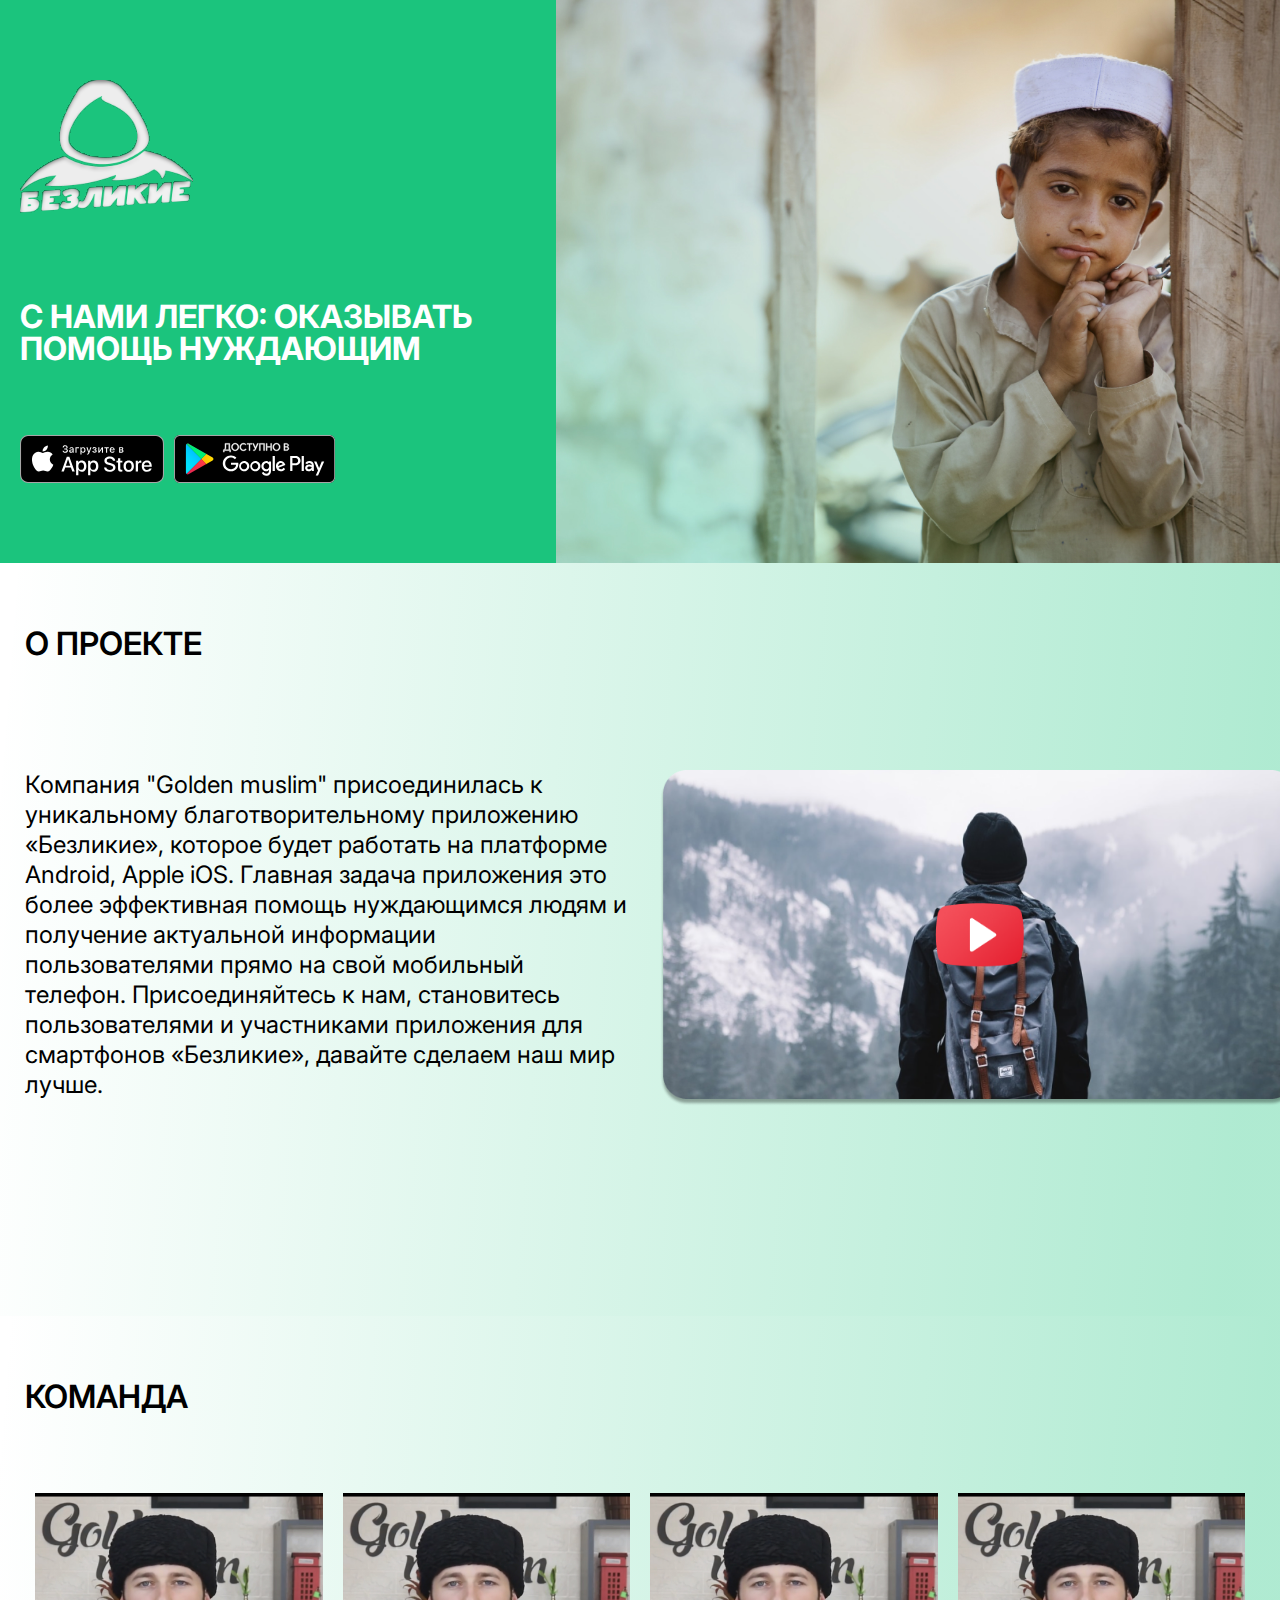
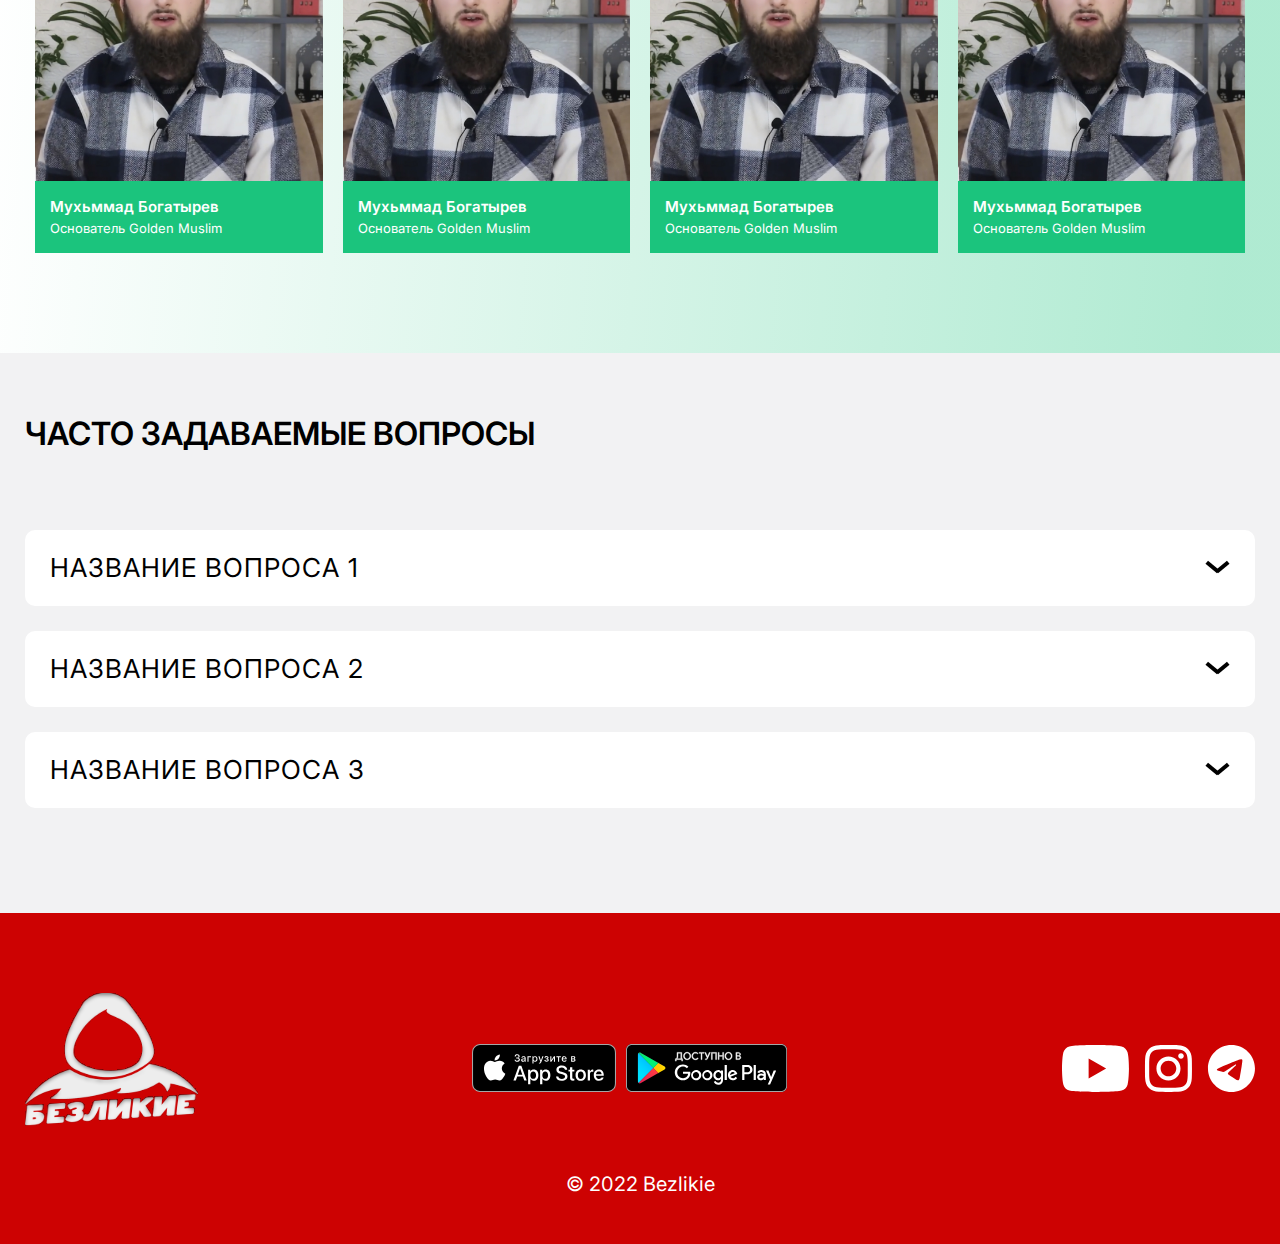
==== commit 31932d4d: "adjusting file paths" ====
--- a/index.html
+++ b/index.html
@@ -13,18 +13,18 @@
         <div class="hi__row">
           <div class="hi__body">
             <div class="hi__logo">
-              <img src="/img/logo.svg" alt="logo" />
+              <img src="./img/logo.svg" alt="logo" />
             </div>
             <div class="hi__logo-mobile">
-              <img src="/img/logo-mobile.svg" alt="logo-mobile" />
+              <img src="./img/logo-mobile.svg" alt="logo-mobile" />
             </div>
             <div class="hi__text">C нами легко: оказывать помощь нуждающим</div>
             <div class="hi__download">
               <a href="" class="appstore">
-                <img src="/img/AppStore.svg" alt="appstore" />
+                <img src="./img/AppStore.svg" alt="appstore" />
               </a>
               <a href="" class="googleplay">
-                <img src="/img/GooglePlay.svg" alt="goodleplay" />
+                <img src="./img/GooglePlay.svg" alt="goodleplay" />
               </a>
             </div>
           </div>
@@ -51,7 +51,7 @@
             </div>
             <div class="about__video">
               <a href="" class="preview">
-                <img src="/img/content/Preview.png" alt="Preview" />
+                <img src="./img/content/Preview.png" alt="Preview" />
               </a>
             </div>
           </div>
@@ -63,7 +63,7 @@
           <div class="team__body">
             <div class="team__item">
               <div class="team__image">
-                <img src="/img/members/Muhammad.jpg" alt="Muhammad Bogatyrev" />
+                <img src="./img/members/Muhammad.jpg" alt="Muhammad Bogatyrev" />
               </div>
               <div class="team__text">
                 <span class="name">Мухьммад Богатырев</span>
@@ -73,7 +73,7 @@
             </div>
             <div class="team__item">
               <div class="team__image">
-                <img src="/img/members/Muhammad.jpg" alt="Muhammad Bogatyrev" />
+                <img src="./img/members/Muhammad.jpg" alt="Muhammad Bogatyrev" />
               </div>
               <div class="team__text">
                 <span class="name">Мухьммад Богатырев</span>
@@ -83,7 +83,7 @@
             </div>
             <div class="team__item">
               <div class="team__image">
-                <img src="/img/members/Muhammad.jpg" alt="Muhammad Bogatyrev" />
+                <img src="./img/members/Muhammad.jpg" alt="Muhammad Bogatyrev" />
               </div>
               <div class="team__text">
                 <span class="name">Мухьммад Богатырев</span>
@@ -93,7 +93,7 @@
             </div>
             <div class="team__item">
               <div class="team__image">
-                <img src="/img/members/Muhammad.jpg" alt="Muhammad Bogatyrev" />
+                <img src="./img/members/Muhammad.jpg" alt="Muhammad Bogatyrev" />
               </div>
               <div class="team__text">
                 <span class="name">Мухьммад Богатырев</span>
@@ -109,15 +109,15 @@
           <div class="title">Часто задаваемые вопросы</div>
           <div class="faq__body">
             <div class="faq__item">
-              <div class="faq__title">Название аопроса 1</div>
+              <div class="faq__title">Название вопроса 1</div>
               <div class="faq__text">Lorem ipsum dolor, sit amet consectetur adipisicing elit. Velit soluta cumque sequi sed tempora harum, quos quia magnam maiores laborum enim exercitationem optio accusamus iste vero architecto impedit fugit debitis?</div>
             </div>
             <div class="faq__item">
-              <div class="faq__title">Название аопроса 1</div>
+              <div class="faq__title">Название вопроса 2</div>
               <div class="faq__text">Lorem ipsum dolor, sit amet consectetur adipisicing elit. Velit soluta cumque sequi sed tempora harum, quos quia magnam maiores laborum enim exercitationem optio accusamus iste vero architecto impedit fugit debitis?</div>
             </div>
             <div class="faq__item">
-              <div class="faq__title">Название аопроса 1</div>
+              <div class="faq__title">Название вопроса 3</div>
               <div class="faq__text">Lorem ipsum dolor, sit amet consectetur adipisicing elit. Velit soluta cumque sequi sed tempora harum, quos quia magnam maiores laborum enim exercitationem optio accusamus iste vero architecto impedit fugit debitis?</div>
             </div>
           </div>
@@ -128,25 +128,25 @@
       <div class="footer__container">
         <div class="footer__row">
           <div class="footer__logo">
-            <img src="/img/logo.svg" alt="logo_footer" />
+            <img src="./img/logo.svg" alt="logo_footer" />
           </div>
           <div class="footer__download">
             <a href="" class="appstore">
-              <img src="/img/AppStore.svg" alt="appstore_footer" />
+              <img src="./img/AppStore.svg" alt="appstore_footer" />
             </a>
             <a href="" class="googleplay">
-              <img src="/img/GooglePlay.svg" alt="googleplay_footer" />
+              <img src="./img/GooglePlay.svg" alt="googleplay_footer" />
             </a>
           </div>
           <div class="footer__social">
             <a href="" class="youtube">
-              <img src="/img/social/youtube.svg" alt="youtube" />
+              <img src="./img/social/youtube.svg" alt="youtube" />
             </a>
             <a href="" class="instagram">
-              <img src="/img/social/instagram.svg" alt="instagram" />
+              <img src="./img/social/instagram.svg" alt="instagram" />
             </a>
             <a href="" class="telegram">
-              <img src="/img/social/telegram.svg" alt="telegram" />
+              <img src="./img/social/telegram.svg" alt="telegram" />
             </a>
           </div>
         </div>
@@ -154,6 +154,6 @@
       </div>
     </footer>
     <script src="https://code.jquery.com/jquery-3.6.0.js" integrity="sha256-H+K7U5CnXl1h5ywQfKtSj8PCmoN9aaq30gDh27Xc0jk=" crossorigin="anonymous"></script>
-    <script src="/js/script.js"></script>
+    <script src="./js/script.js"></script>
   </body>
 </html>
--- a/source/css/style.css
+++ b/source/css/style.css
@@ -361,6 +361,13 @@
           justify-content: center;
 }
 
+.cutuway {
+  position: absolute;
+  background-color: #cd0202;
+  width: 100px;
+  height: 100px;
+}
+
 .team__item {
   background-color: #1bc47d;
   -webkit-box-flex: 0;
@@ -432,8 +439,6 @@
   margin: 0px 0px 25px 0px;
   background: #ffffff;
   border-radius: 10px;
-  -webkit-filter: drop-shadow(5px 10px 10px rgba(0, 0, 0, 0.25));
-          filter: drop-shadow(5px 10px 10px rgba(0, 0, 0, 0.25));
 }
 
 .faq__title {
@@ -442,6 +447,7 @@
   letter-spacing: 1px;
   padding: 25px 25px 25px 25px;
   cursor: pointer;
+  position: relative;
 }
 
 .faq__title::before,
@@ -495,6 +501,18 @@
   display: none;
 }
 
+@media (max-width: 767px) {
+  .faq__title {
+    font-size: 16px;
+  }
+
+  .faq__title::before,
+.faq__title::after {
+    top: 31px;
+    width: 15px;
+    height: 2.5px;
+  }
+}
 .footer {
   background-color: #cd0202;
   color: #fff;
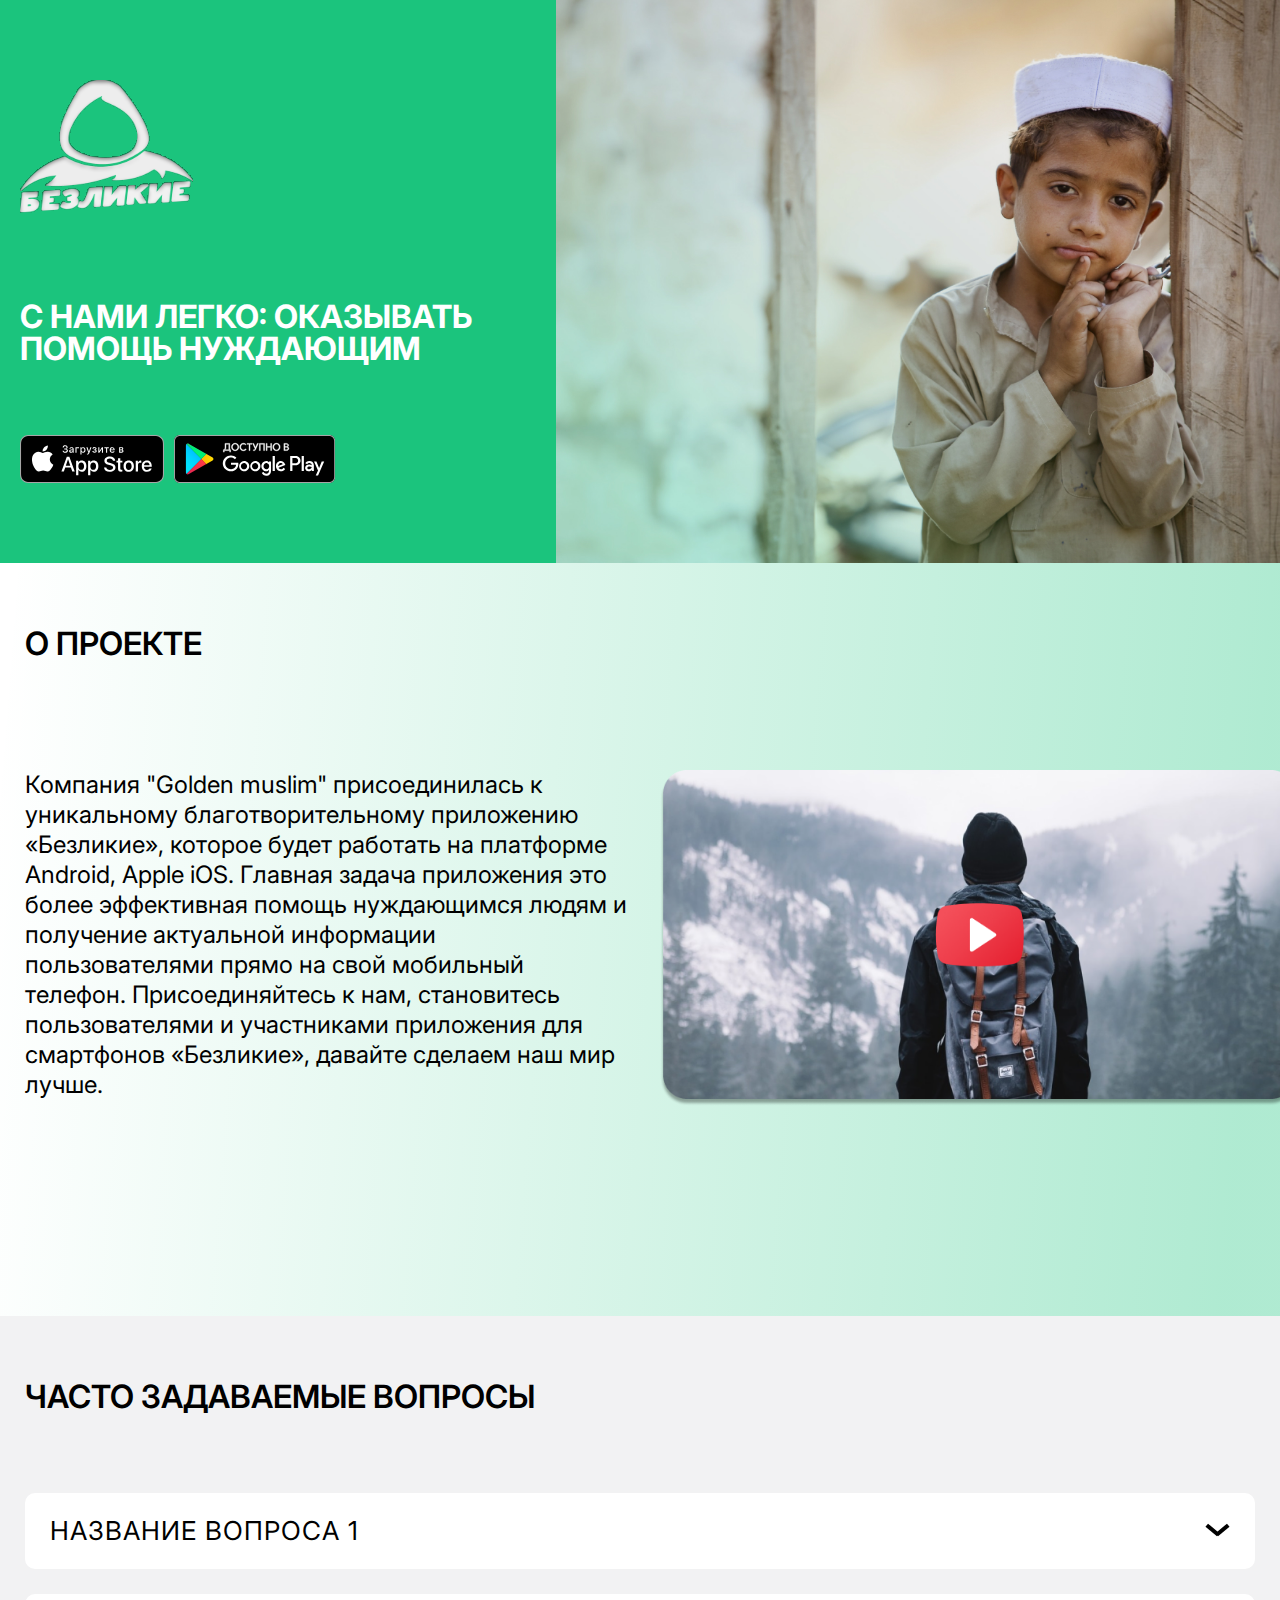
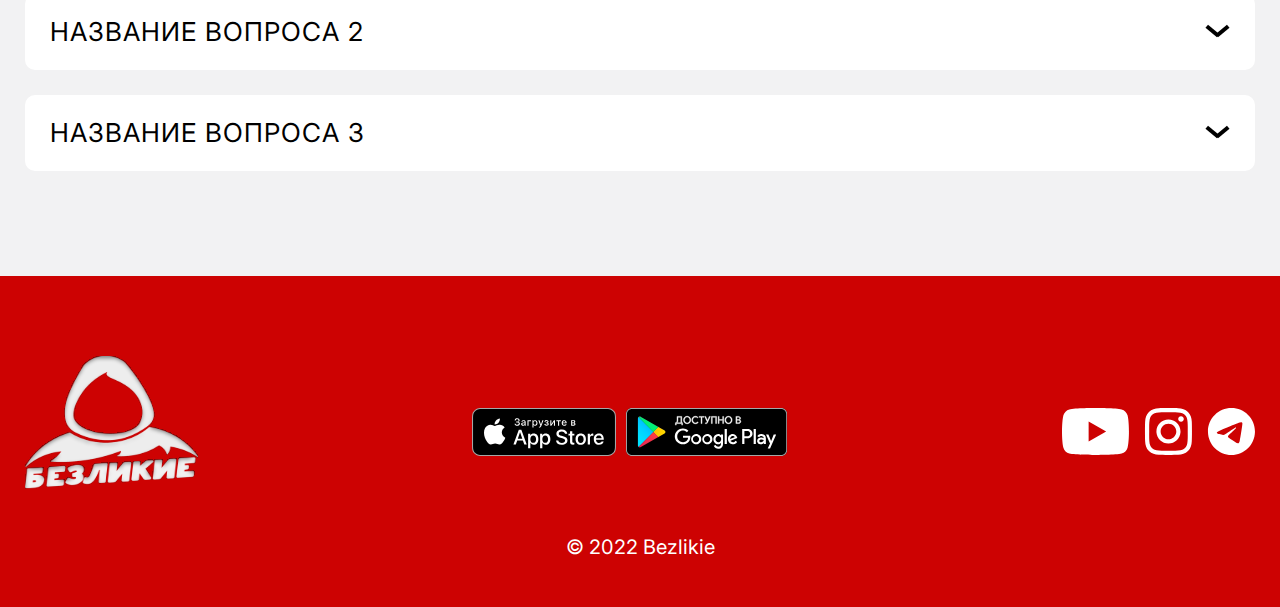
==== commit c9583b44: "Добавлена страница welcome, в главной странице скрыт блок команда" ====
--- a/index.html
+++ b/index.html
@@ -5,9 +5,15 @@
     <meta http-equiv="X-UA-Compatible" content="IE=edge" />
     <meta name="viewport" content="width=device-width, initial-scale=1.0" />
     <link rel="stylesheet" href="./source/css/style.css" />
-    <title>Безликие</title>
+    <meta name="robots" content="noimageindex" />
+    <meta
+      name="viewport"
+      content="width-device-widht, initial-scale=1.0, maximum-scale=1.0, user-scabable=0"
+    />
+    <title>Безликие - приложение для добрых дел</title>
+    <meta name="description" content="Приложение для добрых дел" />
   </head>
-  <body>
+  <body data-scrool="0" class="scroll-lock" style="top: 0px">
     <div class="wrapper">
       <div class="hi">
         <div class="hi__row">
@@ -31,8 +37,7 @@
           <div class="hi__image ibg">
             <img class="hi__image" src="./img/1000x800.jpg" alt="Hi" />
           </div>
-          <div class="hi__image_little ibg">
-          </div>
+          <div class="hi__image_little ibg"></div>
         </div>
       </div>
       <div class="about">
@@ -57,7 +62,7 @@
           </div>
         </div>
       </div>
-      <div class="team">
+      <!-- <div class="team">
         <div class="team__container">
           <div class="title">Команда</div>
           <div class="team__body">
@@ -103,22 +108,37 @@
             </div>
           </div>
         </div>
-      </div>
+      </div> -->
       <div class="faq one">
         <div class="faq__container">
           <div class="title">Часто задаваемые вопросы</div>
           <div class="faq__body">
             <div class="faq__item">
               <div class="faq__title">Название вопроса 1</div>
-              <div class="faq__text">Lorem ipsum dolor, sit amet consectetur adipisicing elit. Velit soluta cumque sequi sed tempora harum, quos quia magnam maiores laborum enim exercitationem optio accusamus iste vero architecto impedit fugit debitis?</div>
+              <div class="faq__text">
+                Lorem ipsum dolor, sit amet consectetur adipisicing elit. Velit
+                soluta cumque sequi sed tempora harum, quos quia magnam maiores
+                laborum enim exercitationem optio accusamus iste vero architecto
+                impedit fugit debitis?
+              </div>
             </div>
             <div class="faq__item">
               <div class="faq__title">Название вопроса 2</div>
-              <div class="faq__text">Lorem ipsum dolor, sit amet consectetur adipisicing elit. Velit soluta cumque sequi sed tempora harum, quos quia magnam maiores laborum enim exercitationem optio accusamus iste vero architecto impedit fugit debitis?</div>
+              <div class="faq__text">
+                Lorem ipsum dolor, sit amet consectetur adipisicing elit. Velit
+                soluta cumque sequi sed tempora harum, quos quia magnam maiores
+                laborum enim exercitationem optio accusamus iste vero architecto
+                impedit fugit debitis?
+              </div>
             </div>
             <div class="faq__item">
               <div class="faq__title">Название вопроса 3</div>
-              <div class="faq__text">Lorem ipsum dolor, sit amet consectetur adipisicing elit. Velit soluta cumque sequi sed tempora harum, quos quia magnam maiores laborum enim exercitationem optio accusamus iste vero architecto impedit fugit debitis?</div>
+              <div class="faq__text">
+                Lorem ipsum dolor, sit amet consectetur adipisicing elit. Velit
+                soluta cumque sequi sed tempora harum, quos quia magnam maiores
+                laborum enim exercitationem optio accusamus iste vero architecto
+                impedit fugit debitis?
+              </div>
             </div>
           </div>
         </div>
@@ -153,7 +173,11 @@
         <div class="footer__text">© 2022 Bezlikie</div>
       </div>
     </footer>
-    <script src="https://code.jquery.com/jquery-3.6.0.js" integrity="sha256-H+K7U5CnXl1h5ywQfKtSj8PCmoN9aaq30gDh27Xc0jk=" crossorigin="anonymous"></script>
+    <script
+      src="https://code.jquery.com/jquery-3.6.0.js"
+      integrity="sha256-H+K7U5CnXl1h5ywQfKtSj8PCmoN9aaq30gDh27Xc0jk="
+      crossorigin="anonymous"
+    ></script>
     <script src="./js/script.js"></script>
   </body>
 </html>
--- a/source/css/style.css
+++ b/source/css/style.css
@@ -88,6 +88,15 @@
   font-weight: 700;
 }
 
+.scroll-lock {
+  overflow: hidden;
+}
+
+.scroll-lock-ios {
+  position: fixed;
+  overflow: hidden;
+}
+
 .ibg {
   background-position: center;
   background-size: cover;
@@ -387,6 +396,19 @@
 .team__text {
   padding: 15px 0px 15px 15px;
   line-height: 20px;
+}
+
+.team__send {
+  display: block;
+  position: absolute;
+  background-color: #1bc47d;
+  -webkit-box-pack: center;
+      -ms-flex-pack: center;
+          justify-content: center;
+  -webkit-box-align: center;
+      -ms-flex-align: center;
+          align-items: center;
+  color: #fff;
 }
 
 .name {
@@ -621,4 +643,69 @@
         -ms-flex-order: 2;
             order: 2;
   }
+}
+.wc__wrapper {
+  position: absolute;
+  display: -webkit-box;
+  display: -ms-flexbox;
+  display: flex;
+  width: 100%;
+  height: 100%;
+  -webkit-box-pack: center;
+      -ms-flex-pack: center;
+          justify-content: center;
+  -webkit-box-align: center;
+      -ms-flex-align: center;
+          align-items: center;
+}
+
+.wc__body {
+  position: relative;
+  z-index: 2;
+  display: -webkit-box;
+  display: -ms-flexbox;
+  display: flex;
+  -webkit-box-orient: vertical;
+  -webkit-box-direction: normal;
+      -ms-flex-direction: column;
+          flex-direction: column;
+  -webkit-box-align: center;
+      -ms-flex-align: center;
+          align-items: center;
+}
+
+.wc__logo {
+  margin-bottom: 40px;
+}
+
+.wc__download {
+  -webkit-box-align: center;
+      -ms-flex-align: center;
+          align-items: center;
+  -webkit-box-pack: center;
+      -ms-flex-pack: center;
+          justify-content: center;
+  -ms-flex-line-pack: center;
+      align-content: center;
+}
+
+.wc__appstore {
+  margin: 5px;
+}
+
+.wc__googleplay {
+  margin: 5px;
+}
+
+.wc__video {
+  position: absolute;
+  width: 100%;
+  height: 100%;
+}
+
+.wc__video video {
+  width: 100%;
+  height: 100%;
+  -o-object-fit: cover;
+     object-fit: cover;
 }